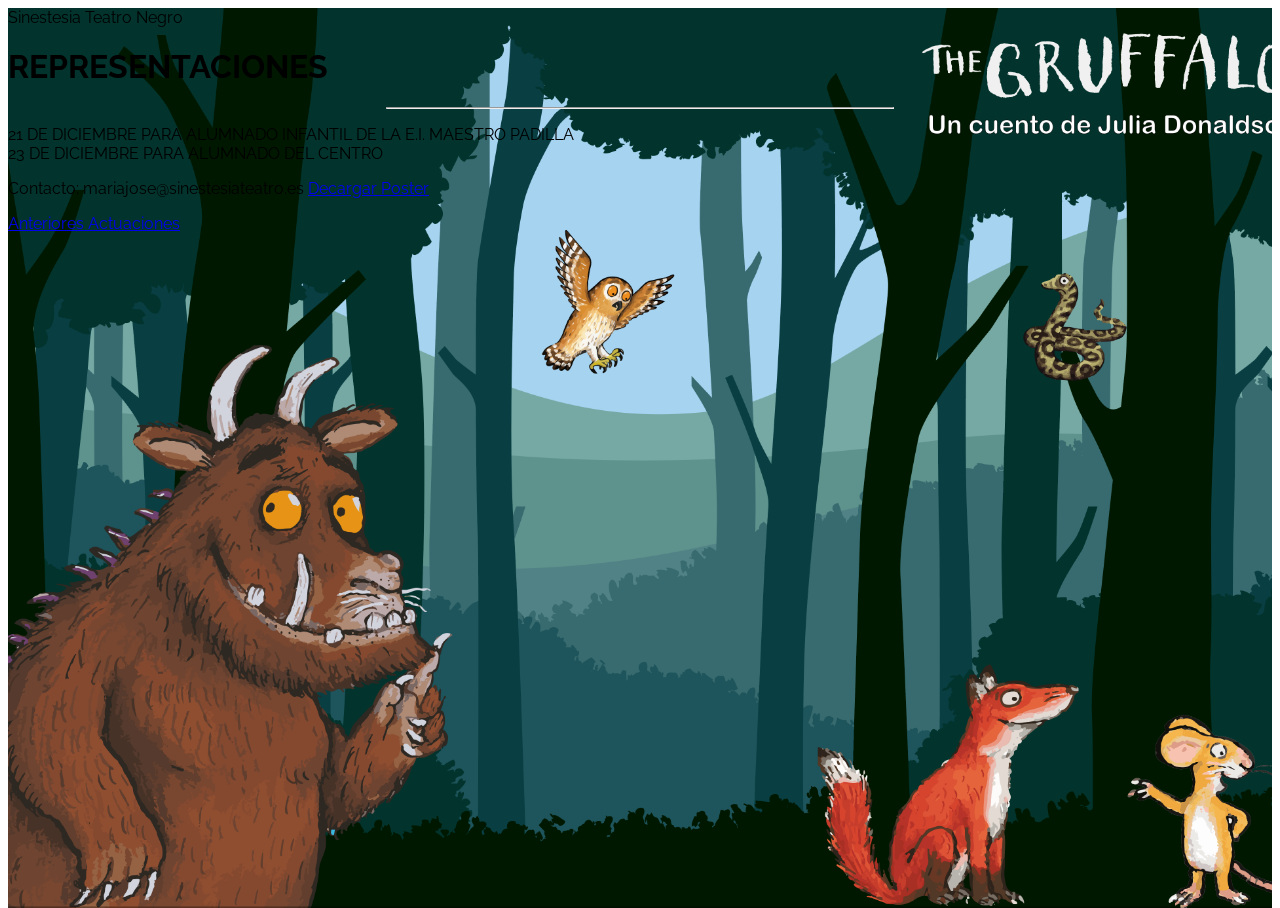
==== index.html @ 0a955b33 "Update index.html" ====
<!DOCTYPE html>
<html>
<head>
<title>SINESTESIA TEATRO NEGRO</title>
<meta charset="UTF-8">
<meta name="viewport" content="width=device-width, initial-scale=1">
<meta name="Keywords" content="Teatro Negro, Sinestesia, Teatro Infantil, Teatro, Belinda">
<meta name="Description" content="Sinestesia Teatro Negro presenta Belinda.">
<link rel="stylesheet" href="estilo.css">
<link rel="stylesheet" href="https://fonts.googleapis.com/css?family=Raleway">
<style>
body,h1 {font-family: "Raleway", sans-serif}
body, html {height: 100%}
.bgimg {
  background-image: url('gruffalo.png');
  min-height: 100%;
  background-position: center;
  background-size: cover;
}
</style>
</head>
<body>

<div class="bgimg w3-display-container w3-animate-opacity w3-text-white">
  <div class="w3-display-topleft w3-padding-large w3-xlarge">
    Sinestesia Teatro Negro
  </div>
  <div class="w3-display-middle">
    <h1 class="w3-jumbo w3-animate-top">REPRESENTACIONES</h1>
  
    <hr class="w3-border-grey" style="margin:auto;width:40%">
    <p class="w3-large w3-center">  21 DE DICIEMBRE PARA ALUMNADO INFANTIL DE LA E.I. MAESTRO PADILLA <br>
    23 DE DICIEMBRE PARA ALUMNADO DEL CENTRO </p>
  </div>
  <div class="w3-display-bottomleft w3-padding-large">
    Contacto: mariajose@sinestesiateatro.es
     <a href="https://raw.githubusercontent.com/dgmx/sinestesiateatro/main/poster/Gruffalo.pdf">Decargar Poster</a>
    <p> <a href="last.html">Anteriores Actuaciones</a></p>
  </div>
</div>
 

</body>
</html>
---- estilo.css ----
﻿/* W3.CSS 4.15 December 2020 by Jan Egil and Borge Refsnes */
html{box-sizing:border-box}*,*:before,*:after{box-sizing:inherit}
/* Extract from normalize.css by Nicolas Gallagher and Jonathan Neal git.io/normalize */
html{-ms-text-size-adjust:100%;-webkit-text-size-adjust:100%}body{margin:0}
article,aside,details,figcaption,figure,footer,header,main,menu,nav,section{display:block}summary{display:list-item}
audio,canvas,progress,video{display:inline-block}progress{vertical-align:baseline}
audio:not([controls]){display:none;height:0}[hidden],template{display:none}
a{background-color:transparent}a:active,a:hover{outline-width:0}
abbr[title]{border-bottom:none;text-decoration:underline;text-decoration:underline dotted}
b,strong{font-weight:bolder}dfn{font-style:italic}mark{background:#ff0;color:#000}
small{font-size:80%}sub,sup{font-size:75%;line-height:0;position:relative;vertical-align:baseline}
sub{bottom:-0.25em}sup{top:-0.5em}figure{margin:1em 40px}img{border-style:none}
code,kbd,pre,samp{font-family:monospace,monospace;font-size:1em}hr{box-sizing:content-box;height:0;overflow:visible}
button,input,select,textarea,optgroup{font:inherit;margin:0}optgroup{font-weight:bold}
button,input{overflow:visible}button,select{text-transform:none}
button,[type=button],[type=reset],[type=submit]{-webkit-appearance:button}
button::-moz-focus-inner,[type=button]::-moz-focus-inner,[type=reset]::-moz-focus-inner,[type=submit]::-moz-focus-inner{border-style:none;padding:0}
button:-moz-focusring,[type=button]:-moz-focusring,[type=reset]:-moz-focusring,[type=submit]:-moz-focusring{outline:1px dotted ButtonText}
fieldset{border:1px solid #c0c0c0;margin:0 2px;padding:.35em .625em .75em}
legend{color:inherit;display:table;max-width:100%;padding:0;white-space:normal}textarea{overflow:auto}
[type=checkbox],[type=radio]{padding:0}
[type=number]::-webkit-inner-spin-button,[type=number]::-webkit-outer-spin-button{height:auto}
[type=search]{-webkit-appearance:textfield;outline-offset:-2px}
[type=search]::-webkit-search-decoration{-webkit-appearance:none}
::-webkit-file-upload-button{-webkit-appearance:button;font:inherit}
/* End extract */
html,body{font-family:Verdana,sans-serif;font-size:15px;line-height:1.5}html{overflow-x:hidden}
h1{font-size:36px}h2{font-size:30px}h3{font-size:24px}h4{font-size:20px}h5{font-size:18px}h6{font-size:16px}
.w3-serif{font-family:serif}.w3-sans-serif{font-family:sans-serif}.w3-cursive{font-family:cursive}.w3-monospace{font-family:monospace}
h1,h2,h3,h4,h5,h6{font-family:"Segoe UI",Arial,sans-serif;font-weight:400;margin:10px 0}.w3-wide{letter-spacing:4px}
hr{border:0;border-top:1px solid #eee;margin:20px 0}
.w3-image{max-width:100%;height:auto}img{vertical-align:middle}a{color:inherit}
.w3-table,.w3-table-all{border-collapse:collapse;border-spacing:0;width:100%;display:table}.w3-table-all{border:1px solid #ccc}
.w3-bordered tr,.w3-table-all tr{border-bottom:1px solid #ddd}.w3-striped tbody tr:nth-child(even){background-color:#f1f1f1}
.w3-table-all tr:nth-child(odd){background-color:#fff}.w3-table-all tr:nth-child(even){background-color:#f1f1f1}
.w3-hoverable tbody tr:hover,.w3-ul.w3-hoverable li:hover{background-color:#ccc}.w3-centered tr th,.w3-centered tr td{text-align:center}
.w3-table td,.w3-table th,.w3-table-all td,.w3-table-all th{padding:8px 8px;display:table-cell;text-align:left;vertical-align:top}
.w3-table th:first-child,.w3-table td:first-child,.w3-table-all th:first-child,.w3-table-all td:first-child{padding-left:16px}
.w3-btn,.w3-button{border:none;display:inline-block;padding:8px 16px;vertical-align:middle;overflow:hidden;text-decoration:none;color:inherit;background-color:inherit;text-align:center;cursor:pointer;white-space:nowrap}
.w3-btn:hover{box-shadow:0 8px 16px 0 rgba(0,0,0,0.2),0 6px 20px 0 rgba(0,0,0,0.19)}
.w3-btn,.w3-button{-webkit-touch-callout:none;-webkit-user-select:none;-khtml-user-select:none;-moz-user-select:none;-ms-user-select:none;user-select:none}   
.w3-disabled,.w3-btn:disabled,.w3-button:disabled{cursor:not-allowed;opacity:0.3}.w3-disabled *,:disabled *{pointer-events:none}
.w3-btn.w3-disabled:hover,.w3-btn:disabled:hover{box-shadow:none}
.w3-badge,.w3-tag{background-color:#000;color:#fff;display:inline-block;padding-left:8px;padding-right:8px;text-align:center}.w3-badge{border-radius:50%}
.w3-ul{list-style-type:none;padding:0;margin:0}.w3-ul li{padding:8px 16px;border-bottom:1px solid #ddd}.w3-ul li:last-child{border-bottom:none}
.w3-tooltip,.w3-display-container{position:relative}.w3-tooltip .w3-text{display:none}.w3-tooltip:hover .w3-text{display:inline-block}
.w3-ripple:active{opacity:0.5}.w3-ripple{transition:opacity 0s}
.w3-input{padding:8px;display:block;border:none;border-bottom:1px solid #ccc;width:100%}
.w3-select{padding:9px 0;width:100%;border:none;border-bottom:1px solid #ccc}
.w3-dropdown-click,.w3-dropdown-hover{position:relative;display:inline-block;cursor:pointer}
.w3-dropdown-hover:hover .w3-dropdown-content{display:block}
.w3-dropdown-hover:first-child,.w3-dropdown-click:hover{background-color:#ccc;color:#000}
.w3-dropdown-hover:hover > .w3-button:first-child,.w3-dropdown-click:hover > .w3-button:first-child{background-color:#ccc;color:#000}
.w3-dropdown-content{cursor:auto;color:#000;background-color:#fff;display:none;position:absolute;min-width:160px;margin:0;padding:0;z-index:1}
.w3-check,.w3-radio{width:24px;height:24px;position:relative;top:6px}
.w3-sidebar{height:100%;width:200px;background-color:#fff;position:fixed!important;z-index:1;overflow:auto}
.w3-bar-block .w3-dropdown-hover,.w3-bar-block .w3-dropdown-click{width:100%}
.w3-bar-block .w3-dropdown-hover .w3-dropdown-content,.w3-bar-block .w3-dropdown-click .w3-dropdown-content{min-width:100%}
.w3-bar-block .w3-dropdown-hover .w3-button,.w3-bar-block .w3-dropdown-click .w3-button{width:100%;text-align:left;padding:8px 16px}
.w3-main,#main{transition:margin-left .4s}
.w3-modal{z-index:3;display:none;padding-top:100px;position:fixed;left:0;top:0;width:100%;height:100%;overflow:auto;background-color:rgb(0,0,0);background-color:rgba(0,0,0,0.4)}
.w3-modal-content{margin:auto;background-color:#fff;position:relative;padding:0;outline:0;width:600px}
.w3-bar{width:100%;overflow:hidden}.w3-center .w3-bar{display:inline-block;width:auto}
.w3-bar .w3-bar-item{padding:8px 16px;float:left;width:auto;border:none;display:block;outline:0}
.w3-bar .w3-dropdown-hover,.w3-bar .w3-dropdown-click{position:static;float:left}
.w3-bar .w3-button{white-space:normal}
.w3-bar-block .w3-bar-item{width:100%;display:block;padding:8px 16px;text-align:left;border:none;white-space:normal;float:none;outline:0}
.w3-bar-block.w3-center .w3-bar-item{text-align:center}.w3-block{display:block;width:100%}
.w3-responsive{display:block;overflow-x:auto}
.w3-container:after,.w3-container:before,.w3-panel:after,.w3-panel:before,.w3-row:after,.w3-row:before,.w3-row-padding:after,.w3-row-padding:before,
.w3-cell-row:before,.w3-cell-row:after,.w3-clear:after,.w3-clear:before,.w3-bar:before,.w3-bar:after{content:"";display:table;clear:both}
.w3-col,.w3-half,.w3-third,.w3-twothird,.w3-threequarter,.w3-quarter{float:left;width:100%}
.w3-col.s1{width:8.33333%}.w3-col.s2{width:16.66666%}.w3-col.s3{width:24.99999%}.w3-col.s4{width:33.33333%}
.w3-col.s5{width:41.66666%}.w3-col.s6{width:49.99999%}.w3-col.s7{width:58.33333%}.w3-col.s8{width:66.66666%}
.w3-col.s9{width:74.99999%}.w3-col.s10{width:83.33333%}.w3-col.s11{width:91.66666%}.w3-col.s12{width:99.99999%}
@media (min-width:601px){.w3-col.m1{width:8.33333%}.w3-col.m2{width:16.66666%}.w3-col.m3,.w3-quarter{width:24.99999%}.w3-col.m4,.w3-third{width:33.33333%}
.w3-col.m5{width:41.66666%}.w3-col.m6,.w3-half{width:49.99999%}.w3-col.m7{width:58.33333%}.w3-col.m8,.w3-twothird{width:66.66666%}
.w3-col.m9,.w3-threequarter{width:74.99999%}.w3-col.m10{width:83.33333%}.w3-col.m11{width:91.66666%}.w3-col.m12{width:99.99999%}}
@media (min-width:993px){.w3-col.l1{width:8.33333%}.w3-col.l2{width:16.66666%}.w3-col.l3{width:24.99999%}.w3-col.l4{width:33.33333%}
.w3-col.l5{width:41.66666%}.w3-col.l6{width:49.99999%}.w3-col.l7{width:58.33333%}.w3-col.l8{width:66.66666%}
.w3-col.l9{width:74.99999%}.w3-col.l10{width:83.33333%}.w3-col.l11{width:91.66666%}.w3-col.l12{width:99.99999%}}
.w3-rest{overflow:hidden}.w3-stretch{margin-left:-16px;margin-right:-16px}
.w3-content,.w3-auto{margin-left:auto;margin-right:auto}.w3-content{max-width:980px}.w3-auto{max-width:1140px}
.w3-cell-row{display:table;width:100%}.w3-cell{display:table-cell}
.w3-cell-top{vertical-align:top}.w3-cell-middle{vertical-align:middle}.w3-cell-bottom{vertical-align:bottom}
.w3-hide{display:none!important}.w3-show-block,.w3-show{display:block!important}.w3-show-inline-block{display:inline-block!important}
@media (max-width:1205px){.w3-auto{max-width:95%}}
@media (max-width:600px){.w3-modal-content{margin:0 10px;width:auto!important}.w3-modal{padding-top:30px}
.w3-dropdown-hover.w3-mobile .w3-dropdown-content,.w3-dropdown-click.w3-mobile .w3-dropdown-content{position:relative}	
.w3-hide-small{display:none!important}.w3-mobile{display:block;width:100%!important}.w3-bar-item.w3-mobile,.w3-dropdown-hover.w3-mobile,.w3-dropdown-click.w3-mobile{text-align:center}
.w3-dropdown-hover.w3-mobile,.w3-dropdown-hover.w3-mobile .w3-btn,.w3-dropdown-hover.w3-mobile .w3-button,.w3-dropdown-click.w3-mobile,.w3-dropdown-click.w3-mobile .w3-btn,.w3-dropdown-click.w3-mobile .w3-button{width:100%}}
@media (max-width:768px){.w3-modal-content{width:500px}.w3-modal{padding-top:50px}}
@media (min-width:993px){.w3-modal-content{width:900px}.w3-hide-large{display:none!important}.w3-sidebar.w3-collapse{display:block!important}}
@media (max-width:992px) and (min-width:601px){.w3-hide-medium{display:none!important}}
@media (max-width:992px){.w3-sidebar.w3-collapse{display:none}.w3-main{margin-left:0!important;margin-right:0!important}.w3-auto{max-width:100%}}
.w3-top,.w3-bottom{position:fixed;width:100%;z-index:1}.w3-top{top:0}.w3-bottom{bottom:0}
.w3-overlay{position:fixed;display:none;width:100%;height:100%;top:0;left:0;right:0;bottom:0;background-color:rgba(0,0,0,0.5);z-index:2}
.w3-display-topleft{position:absolute;left:0;top:0}.w3-display-topright{position:absolute;right:0;top:0}
.w3-display-bottomleft{position:absolute;left:0;bottom:0}.w3-display-bottomright{position:absolute;right:0;bottom:0}
.w3-display-middle{position:absolute;top:50%;left:50%;transform:translate(-50%,-50%);-ms-transform:translate(-50%,-50%)}
.w3-display-left{position:absolute;top:50%;left:0%;transform:translate(0%,-50%);-ms-transform:translate(-0%,-50%)}
.w3-display-right{position:absolute;top:50%;right:0%;transform:translate(0%,-50%);-ms-transform:translate(0%,-50%)}
.w3-display-topmiddle{position:absolute;left:50%;top:0;transform:translate(-50%,0%);-ms-transform:translate(-50%,0%)}
.w3-display-bottommiddle{position:absolute;left:50%;bottom:0;transform:translate(-50%,0%);-ms-transform:translate(-50%,0%)}
.w3-display-container:hover .w3-display-hover{display:block}.w3-display-container:hover span.w3-display-hover{display:inline-block}.w3-display-hover{display:none}
.w3-display-position{position:absolute}
.w3-circle{border-radius:50%}
.w3-round-small{border-radius:2px}.w3-round,.w3-round-medium{border-radius:4px}.w3-round-large{border-radius:8px}.w3-round-xlarge{border-radius:16px}.w3-round-xxlarge{border-radius:32px}
.w3-row-padding,.w3-row-padding>.w3-half,.w3-row-padding>.w3-third,.w3-row-padding>.w3-twothird,.w3-row-padding>.w3-threequarter,.w3-row-padding>.w3-quarter,.w3-row-padding>.w3-col{padding:0 8px}
.w3-container,.w3-panel{padding:0.01em 16px}.w3-panel{margin-top:16px;margin-bottom:16px}
.w3-code,.w3-codespan{font-family:Consolas,"courier new";font-size:16px}
.w3-code{width:auto;background-color:#fff;padding:8px 12px;border-left:4px solid #4CAF50;word-wrap:break-word}
.w3-codespan{color:crimson;background-color:#f1f1f1;padding-left:4px;padding-right:4px;font-size:110%}
.w3-card,.w3-card-2{box-shadow:0 2px 5px 0 rgba(0,0,0,0.16),0 2px 10px 0 rgba(0,0,0,0.12)}
.w3-card-4,.w3-hover-shadow:hover{box-shadow:0 4px 10px 0 rgba(0,0,0,0.2),0 4px 20px 0 rgba(0,0,0,0.19)}
.w3-spin{animation:w3-spin 2s infinite linear}@keyframes w3-spin{0%{transform:rotate(0deg)}100%{transform:rotate(359deg)}}
.w3-animate-fading{animation:fading 10s infinite}@keyframes fading{0%{opacity:0}50%{opacity:1}100%{opacity:0}}
.w3-animate-opacity{animation:opac 0.8s}@keyframes opac{from{opacity:0} to{opacity:1}}
.w3-animate-top{position:relative;animation:animatetop 0.4s}@keyframes animatetop{from{top:-300px;opacity:0} to{top:0;opacity:1}}
.w3-animate-left{position:relative;animation:animateleft 0.4s}@keyframes animateleft{from{left:-300px;opacity:0} to{left:0;opacity:1}}
.w3-animate-right{position:relative;animation:animateright 0.4s}@keyframes animateright{from{right:-300px;opacity:0} to{right:0;opacity:1}}
.w3-animate-bottom{position:relative;animation:animatebottom 0.4s}@keyframes animatebottom{from{bottom:-300px;opacity:0} to{bottom:0;opacity:1}}
.w3-animate-zoom {animation:animatezoom 0.6s}@keyframes animatezoom{from{transform:scale(0)} to{transform:scale(1)}}
.w3-animate-input{transition:width 0.4s ease-in-out}.w3-animate-input:focus{width:100%!important}
.w3-opacity,.w3-hover-opacity:hover{opacity:0.60}.w3-opacity-off,.w3-hover-opacity-off:hover{opacity:1}
.w3-opacity-max{opacity:0.25}.w3-opacity-min{opacity:0.75}
.w3-greyscale-max,.w3-grayscale-max,.w3-hover-greyscale:hover,.w3-hover-grayscale:hover{filter:grayscale(100%)}
.w3-greyscale,.w3-grayscale{filter:grayscale(75%)}.w3-greyscale-min,.w3-grayscale-min{filter:grayscale(50%)}
.w3-sepia{filter:sepia(75%)}.w3-sepia-max,.w3-hover-sepia:hover{filter:sepia(100%)}.w3-sepia-min{filter:sepia(50%)}
.w3-tiny{font-size:10px!important}.w3-small{font-size:12px!important}.w3-medium{font-size:15px!important}.w3-large{font-size:18px!important}
.w3-xlarge{font-size:24px!important}.w3-xxlarge{font-size:36px!important}.w3-xxxlarge{font-size:48px!important}.w3-jumbo{font-size:64px!important}
.w3-left-align{text-align:left!important}.w3-right-align{text-align:right!important}.w3-justify{text-align:justify!important}.w3-center{text-align:center!important}
.w3-border-0{border:0!important}.w3-border{border:1px solid #ccc!important}
.w3-border-top{border-top:1px solid #ccc!important}.w3-border-bottom{border-bottom:1px solid #ccc!important}
.w3-border-left{border-left:1px solid #ccc!important}.w3-border-right{border-right:1px solid #ccc!important}
.w3-topbar{border-top:6px solid #ccc!important}.w3-bottombar{border-bottom:6px solid #ccc!important}
.w3-leftbar{border-left:6px solid #ccc!important}.w3-rightbar{border-right:6px solid #ccc!important}
.w3-section,.w3-code{margin-top:16px!important;margin-bottom:16px!important}
.w3-margin{margin:16px!important}.w3-margin-top{margin-top:16px!important}.w3-margin-bottom{margin-bottom:16px!important}
.w3-margin-left{margin-left:16px!important}.w3-margin-right{margin-right:16px!important}
.w3-padding-small{padding:4px 8px!important}.w3-padding{padding:8px 16px!important}.w3-padding-large{padding:12px 24px!important}
.w3-padding-16{padding-top:16px!important;padding-bottom:16px!important}.w3-padding-24{padding-top:24px!important;padding-bottom:24px!important}
.w3-padding-32{padding-top:32px!important;padding-bottom:32px!important}.w3-padding-48{padding-top:48px!important;padding-bottom:48px!important}
.w3-padding-64{padding-top:64px!important;padding-bottom:64px!important}
.w3-padding-top-64{padding-top:64px!important}.w3-padding-top-48{padding-top:48px!important}
.w3-padding-top-32{padding-top:32px!important}.w3-padding-top-24{padding-top:24px!important}
.w3-left{float:left!important}.w3-right{float:right!important}
.w3-button:hover{color:#000!important;background-color:#ccc!important}
.w3-transparent,.w3-hover-none:hover{background-color:transparent!important}
.w3-hover-none:hover{box-shadow:none!important}
/* Colors */
.w3-amber,.w3-hover-amber:hover{color:#000!important;background-color:#ffc107!important}
.w3-aqua,.w3-hover-aqua:hover{color:#000!important;background-color:#00ffff!important}
.w3-blue,.w3-hover-blue:hover{color:#fff!important;background-color:#2196F3!important}
.w3-light-blue,.w3-hover-light-blue:hover{color:#000!important;background-color:#87CEEB!important}
.w3-brown,.w3-hover-brown:hover{color:#fff!important;background-color:#795548!important}
.w3-cyan,.w3-hover-cyan:hover{color:#000!important;background-color:#00bcd4!important}
.w3-blue-grey,.w3-hover-blue-grey:hover,.w3-blue-gray,.w3-hover-blue-gray:hover{color:#fff!important;background-color:#607d8b!important}
.w3-green,.w3-hover-green:hover{color:#fff!important;background-color:#4CAF50!important}
.w3-light-green,.w3-hover-light-green:hover{color:#000!important;background-color:#8bc34a!important}
.w3-indigo,.w3-hover-indigo:hover{color:#fff!important;background-color:#3f51b5!important}
.w3-khaki,.w3-hover-khaki:hover{color:#000!important;background-color:#f0e68c!important}
.w3-lime,.w3-hover-lime:hover{color:#000!important;background-color:#cddc39!important}
.w3-orange,.w3-hover-orange:hover{color:#000!important;background-color:#ff9800!important}
.w3-deep-orange,.w3-hover-deep-orange:hover{color:#fff!important;background-color:#ff5722!important}
.w3-pink,.w3-hover-pink:hover{color:#fff!important;background-color:#e91e63!important}
.w3-purple,.w3-hover-purple:hover{color:#fff!important;background-color:#9c27b0!important}
.w3-deep-purple,.w3-hover-deep-purple:hover{color:#fff!important;background-color:#673ab7!important}
.w3-red,.w3-hover-red:hover{color:#fff!important;background-color:#f44336!important}
.w3-sand,.w3-hover-sand:hover{color:#000!important;background-color:#fdf5e6!important}
.w3-teal,.w3-hover-teal:hover{color:#fff!important;background-color:#009688!important}
.w3-yellow,.w3-hover-yellow:hover{color:#000!important;background-color:#ffeb3b!important}
.w3-white,.w3-hover-white:hover{color:#000!important;background-color:#fff!important}
.w3-black,.w3-hover-black:hover{color:#fff!important;background-color:#000!important}
.w3-grey,.w3-hover-grey:hover,.w3-gray,.w3-hover-gray:hover{color:#000!important;background-color:#9e9e9e!important}
.w3-light-grey,.w3-hover-light-grey:hover,.w3-light-gray,.w3-hover-light-gray:hover{color:#000!important;background-color:#f1f1f1!important}
.w3-dark-grey,.w3-hover-dark-grey:hover,.w3-dark-gray,.w3-hover-dark-gray:hover{color:#fff!important;background-color:#616161!important}
.w3-pale-red,.w3-hover-pale-red:hover{color:#000!important;background-color:#ffdddd!important}
.w3-pale-green,.w3-hover-pale-green:hover{color:#000!important;background-color:#ddffdd!important}
.w3-pale-yellow,.w3-hover-pale-yellow:hover{color:#000!important;background-color:#ffffcc!important}
.w3-pale-blue,.w3-hover-pale-blue:hover{color:#000!important;background-color:#ddffff!important}
.w3-text-amber,.w3-hover-text-amber:hover{color:#ffc107!important}
.w3-text-aqua,.w3-hover-text-aqua:hover{color:#00ffff!important}
.w3-text-blue,.w3-hover-text-blue:hover{color:#2196F3!important}
.w3-text-light-blue,.w3-hover-text-light-blue:hover{color:#87CEEB!important}
.w3-text-brown,.w3-hover-text-brown:hover{color:#795548!important}
.w3-text-cyan,.w3-hover-text-cyan:hover{color:#00bcd4!important}
.w3-text-blue-grey,.w3-hover-text-blue-grey:hover,.w3-text-blue-gray,.w3-hover-text-blue-gray:hover{color:#607d8b!important}
.w3-text-green,.w3-hover-text-green:hover{color:#4CAF50!important}
.w3-text-light-green,.w3-hover-text-light-green:hover{color:#8bc34a!important}
.w3-text-indigo,.w3-hover-text-indigo:hover{color:#3f51b5!important}
.w3-text-khaki,.w3-hover-text-khaki:hover{color:#b4aa50!important}
.w3-text-lime,.w3-hover-text-lime:hover{color:#cddc39!important}
.w3-text-orange,.w3-hover-text-orange:hover{color:#ff9800!important}
.w3-text-deep-orange,.w3-hover-text-deep-orange:hover{color:#ff5722!important}
.w3-text-pink,.w3-hover-text-pink:hover{color:#e91e63!important}
.w3-text-purple,.w3-hover-text-purple:hover{color:#9c27b0!important}
.w3-text-deep-purple,.w3-hover-text-deep-purple:hover{color:#673ab7!important}
.w3-text-red,.w3-hover-text-red:hover{color:#f44336!important}
.w3-text-sand,.w3-hover-text-sand:hover{color:#fdf5e6!important}
.w3-text-teal,.w3-hover-text-teal:hover{color:#009688!important}
.w3-text-yellow,.w3-hover-text-yellow:hover{color:#d2be0e!important}
.w3-text-white,.w3-hover-text-white:hover{color:#fff!important}
.w3-text-black,.w3-hover-text-black:hover{color:#000!important}
.w3-text-grey,.w3-hover-text-grey:hover,.w3-text-gray,.w3-hover-text-gray:hover{color:#757575!important}
.w3-text-light-grey,.w3-hover-text-light-grey:hover,.w3-text-light-gray,.w3-hover-text-light-gray:hover{color:#f1f1f1!important}
.w3-text-dark-grey,.w3-hover-text-dark-grey:hover,.w3-text-dark-gray,.w3-hover-text-dark-gray:hover{color:#3a3a3a!important}
.w3-border-amber,.w3-hover-border-amber:hover{border-color:#ffc107!important}
.w3-border-aqua,.w3-hover-border-aqua:hover{border-color:#00ffff!important}
.w3-border-blue,.w3-hover-border-blue:hover{border-color:#2196F3!important}
.w3-border-light-blue,.w3-hover-border-light-blue:hover{border-color:#87CEEB!important}
.w3-border-brown,.w3-hover-border-brown:hover{border-color:#795548!important}
.w3-border-cyan,.w3-hover-border-cyan:hover{border-color:#00bcd4!important}
.w3-border-blue-grey,.w3-hover-border-blue-grey:hover,.w3-border-blue-gray,.w3-hover-border-blue-gray:hover{border-color:#607d8b!important}
.w3-border-green,.w3-hover-border-green:hover{border-color:#4CAF50!important}
.w3-border-light-green,.w3-hover-border-light-green:hover{border-color:#8bc34a!important}
.w3-border-indigo,.w3-hover-border-indigo:hover{border-color:#3f51b5!important}
.w3-border-khaki,.w3-hover-border-khaki:hover{border-color:#f0e68c!important}
.w3-border-lime,.w3-hover-border-lime:hover{border-color:#cddc39!important}
.w3-border-orange,.w3-hover-border-orange:hover{border-color:#ff9800!important}
.w3-border-deep-orange,.w3-hover-border-deep-orange:hover{border-color:#ff5722!important}
.w3-border-pink,.w3-hover-border-pink:hover{border-color:#e91e63!important}
.w3-border-purple,.w3-hover-border-purple:hover{border-color:#9c27b0!important}
.w3-border-deep-purple,.w3-hover-border-deep-purple:hover{border-color:#673ab7!important}
.w3-border-red,.w3-hover-border-red:hover{border-color:#f44336!important}
.w3-border-sand,.w3-hover-border-sand:hover{border-color:#fdf5e6!important}
.w3-border-teal,.w3-hover-border-teal:hover{border-color:#009688!important}
.w3-border-yellow,.w3-hover-border-yellow:hover{border-color:#ffeb3b!important}
.w3-border-white,.w3-hover-border-white:hover{border-color:#fff!important}
.w3-border-black,.w3-hover-border-black:hover{border-color:#000!important}
.w3-border-grey,.w3-hover-border-grey:hover,.w3-border-gray,.w3-hover-border-gray:hover{border-color:#9e9e9e!important}
.w3-border-light-grey,.w3-hover-border-light-grey:hover,.w3-border-light-gray,.w3-hover-border-light-gray:hover{border-color:#f1f1f1!important}
.w3-border-dark-grey,.w3-hover-border-dark-grey:hover,.w3-border-dark-gray,.w3-hover-border-dark-gray:hover{border-color:#616161!important}
.w3-border-pale-red,.w3-hover-border-pale-red:hover{border-color:#ffe7e7!important}.w3-border-pale-green,.w3-hover-border-pale-green:hover{border-color:#e7ffe7!important}
.w3-border-pale-yellow,.w3-hover-border-pale-yellow:hover{border-color:#ffffcc!important}.w3-border-pale-blue,.w3-hover-border-pale-blue:hover{border-color:#e7ffff!important}
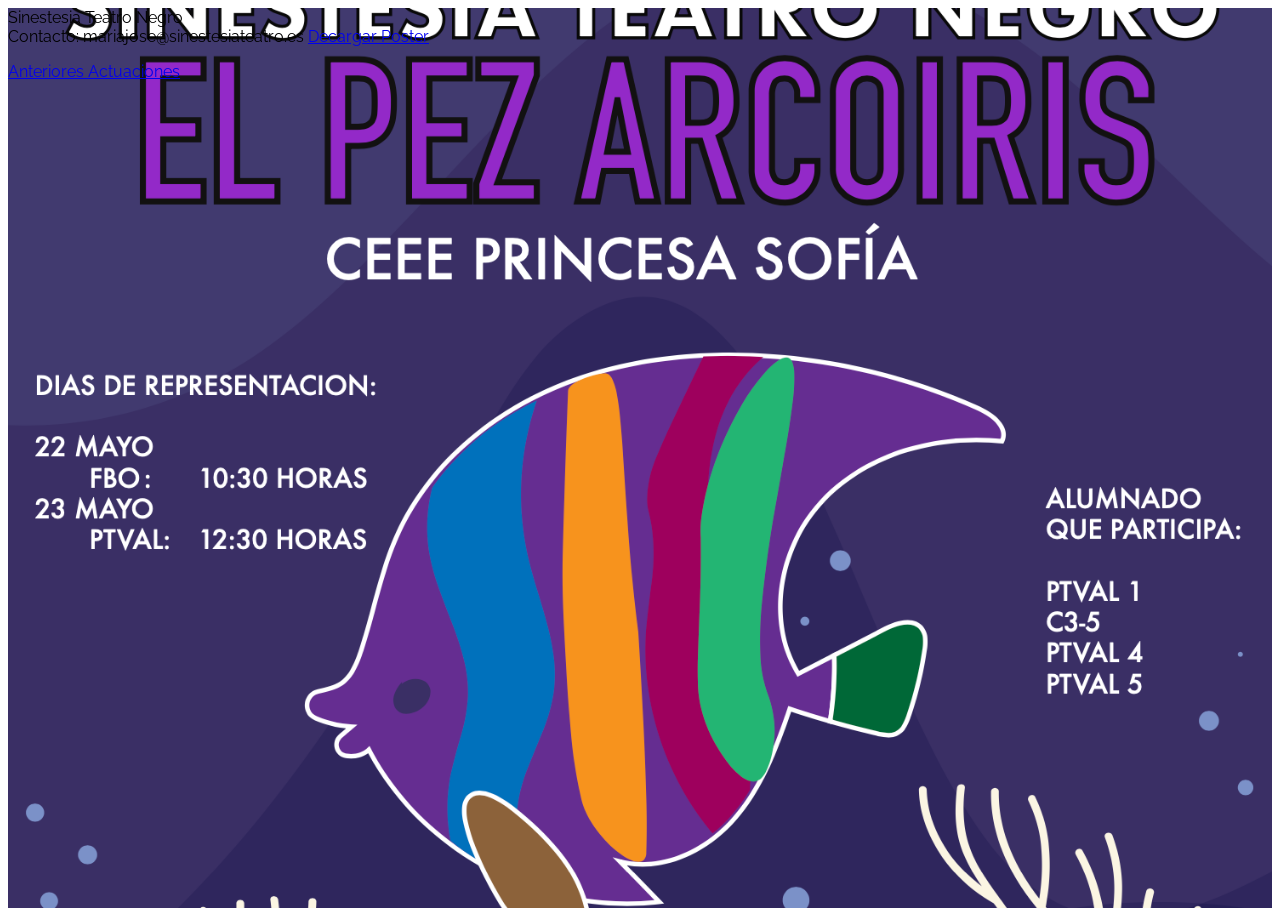
==== commit 347ff891: "Nuevoo index.html" ====
--- a/index.html
+++ b/index.html
@@ -12,7 +12,7 @@
 body,h1 {font-family: "Raleway", sans-serif}
 body, html {height: 100%}
 .bgimg {
-  background-image: url('gruffalo.png');
+  background-image: url('PEZARCO_24.png');
   min-height: 100%;
   background-position: center;
   background-size: cover;
@@ -25,16 +25,9 @@
   <div class="w3-display-topleft w3-padding-large w3-xlarge">
     Sinestesia Teatro Negro
   </div>
-  <div class="w3-display-middle">
-    <h1 class="w3-jumbo w3-animate-top">REPRESENTACIONES</h1>
-  
-    <hr class="w3-border-grey" style="margin:auto;width:40%">
-    <p class="w3-large w3-center">  21 DE DICIEMBRE PARA ALUMNADO INFANTIL DE LA E.I. MAESTRO PADILLA <br>
-    23 DE DICIEMBRE PARA ALUMNADO DEL CENTRO </p>
-  </div>
   <div class="w3-display-bottomleft w3-padding-large">
     Contacto: mariajose@sinestesiateatro.es
-     <a href="https://raw.githubusercontent.com/dgmx/sinestesiateatro/main/poster/Gruffalo.pdf">Decargar Poster</a>
+     <a href="https://raw.githubusercontent.com/dgmx/sinestesiateatro/main/poster/pez-2024.pdf">Decargar Poster</a>
     <p> <a href="last.html">Anteriores Actuaciones</a></p>
   </div>
 </div>
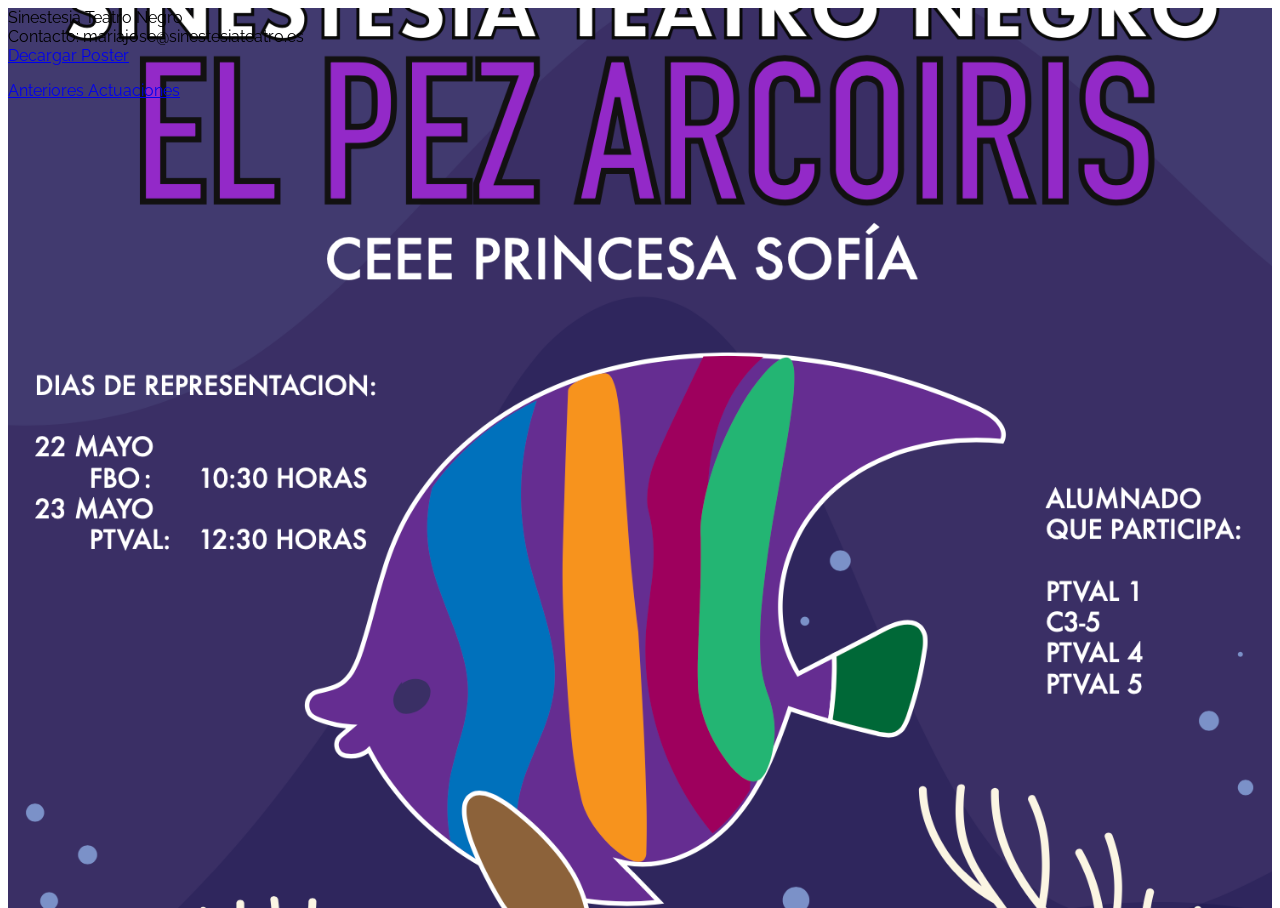
==== commit d1a8b8e3: "Update index.html" ====
--- a/index.html
+++ b/index.html
@@ -26,7 +26,7 @@
     Sinestesia Teatro Negro
   </div>
   <div class="w3-display-bottomleft w3-padding-large">
-    Contacto: mariajose@sinestesiateatro.es
+    Contacto: mariajose@sinestesiateatro.es </br>
      <a href="https://raw.githubusercontent.com/dgmx/sinestesiateatro/main/poster/pez-2024.pdf">Decargar Poster</a>
     <p> <a href="last.html">Anteriores Actuaciones</a></p>
   </div>
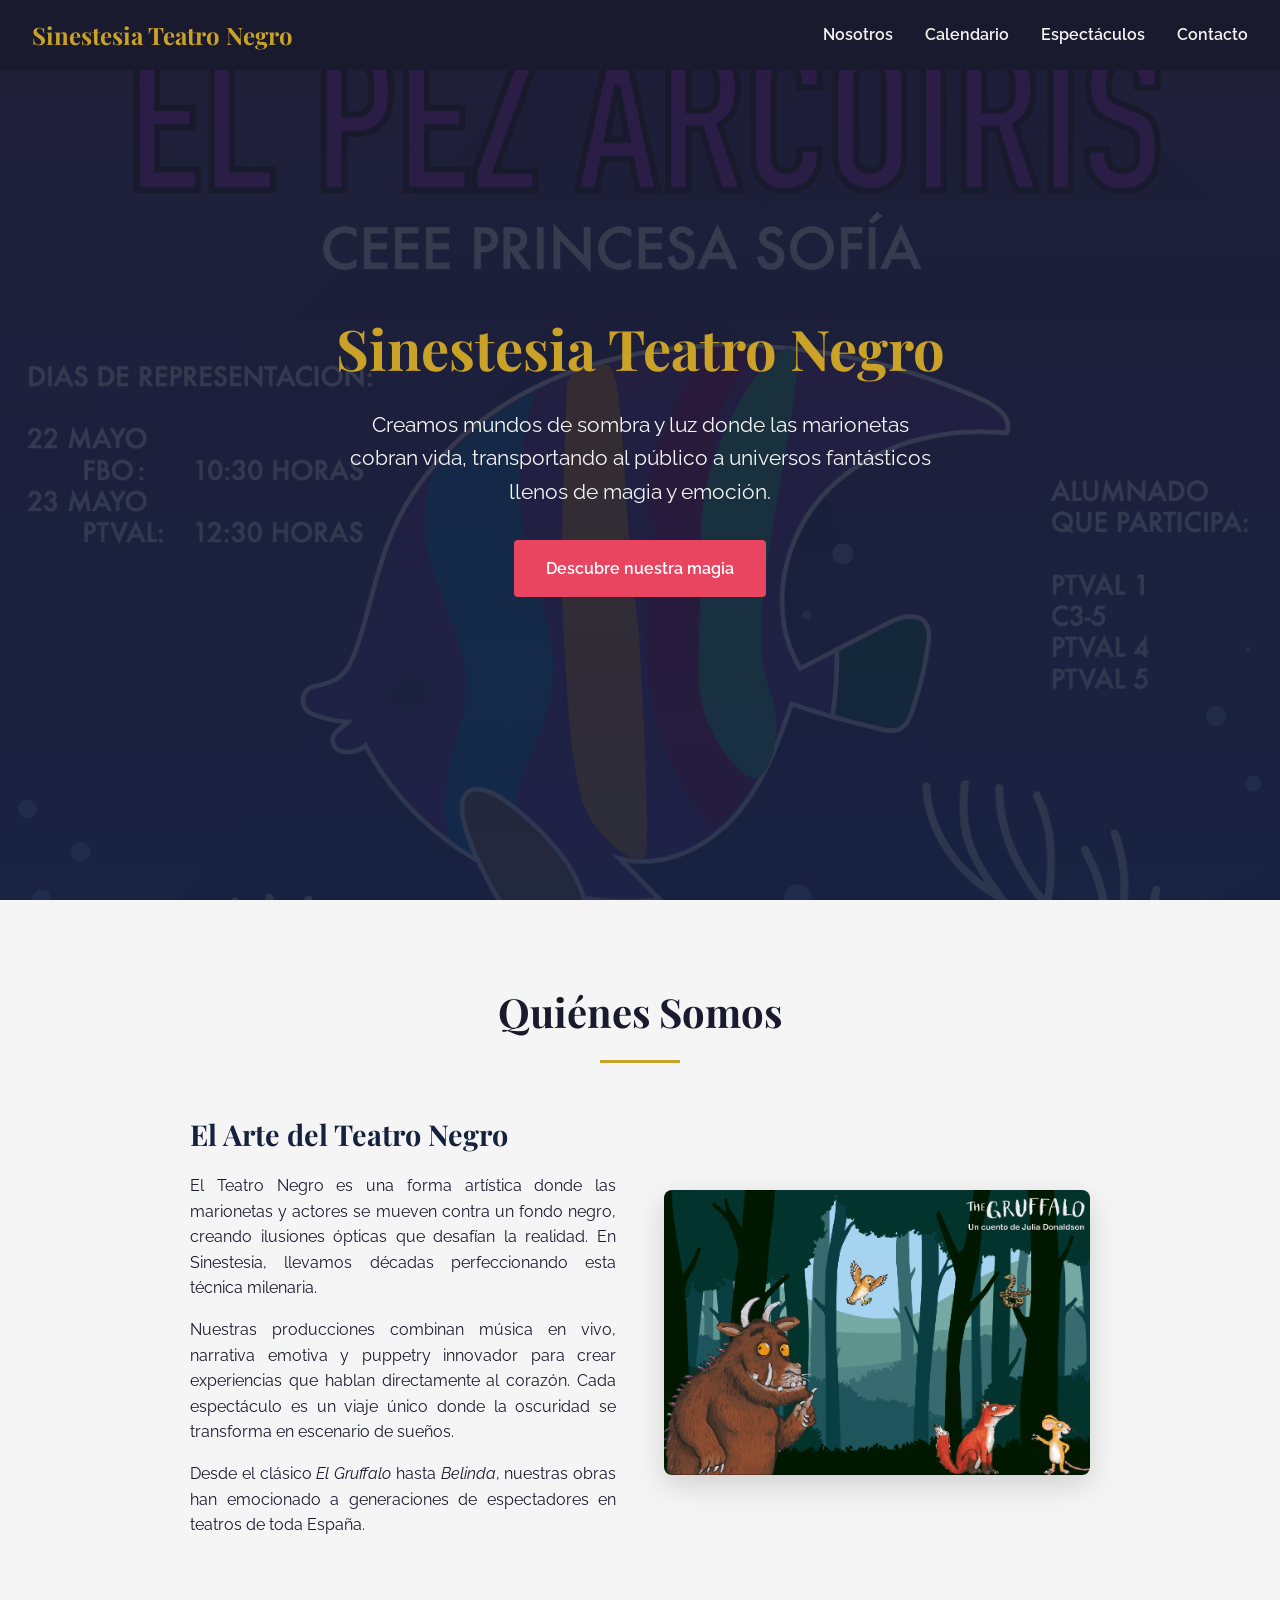
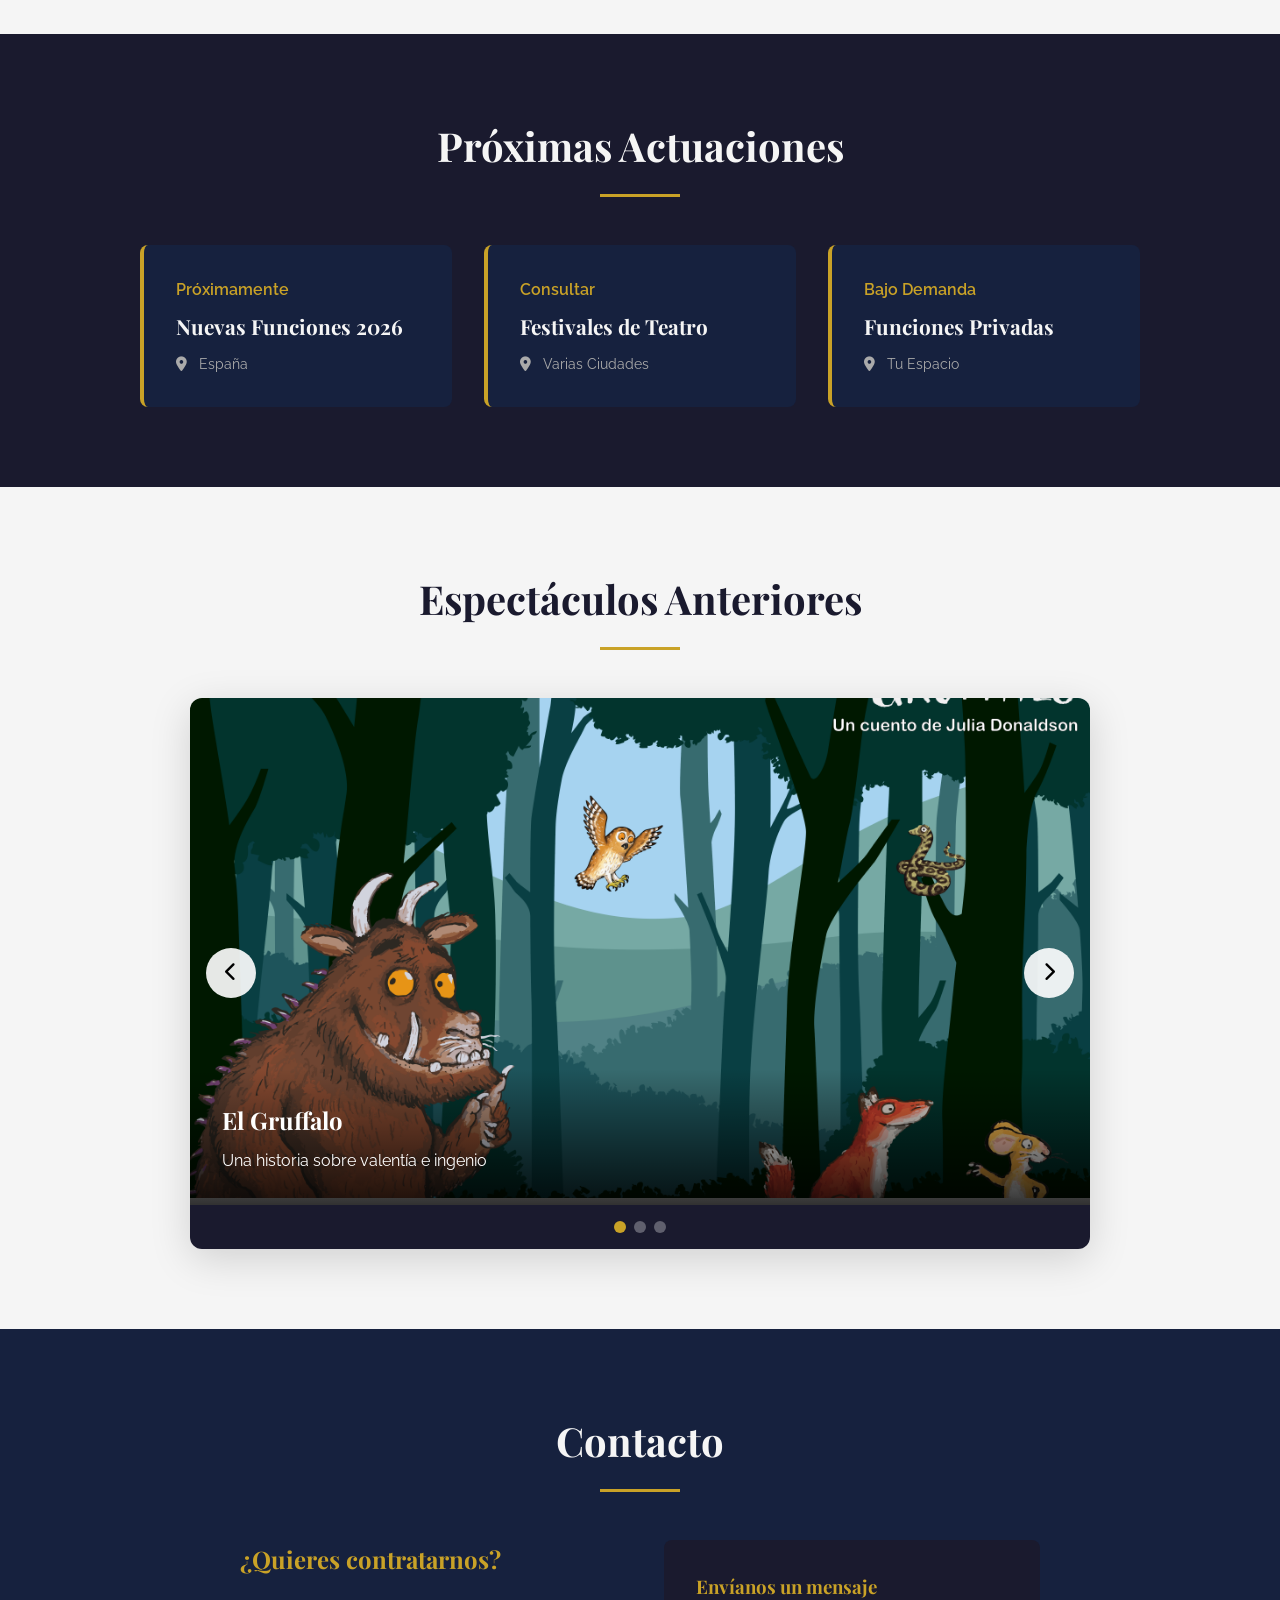
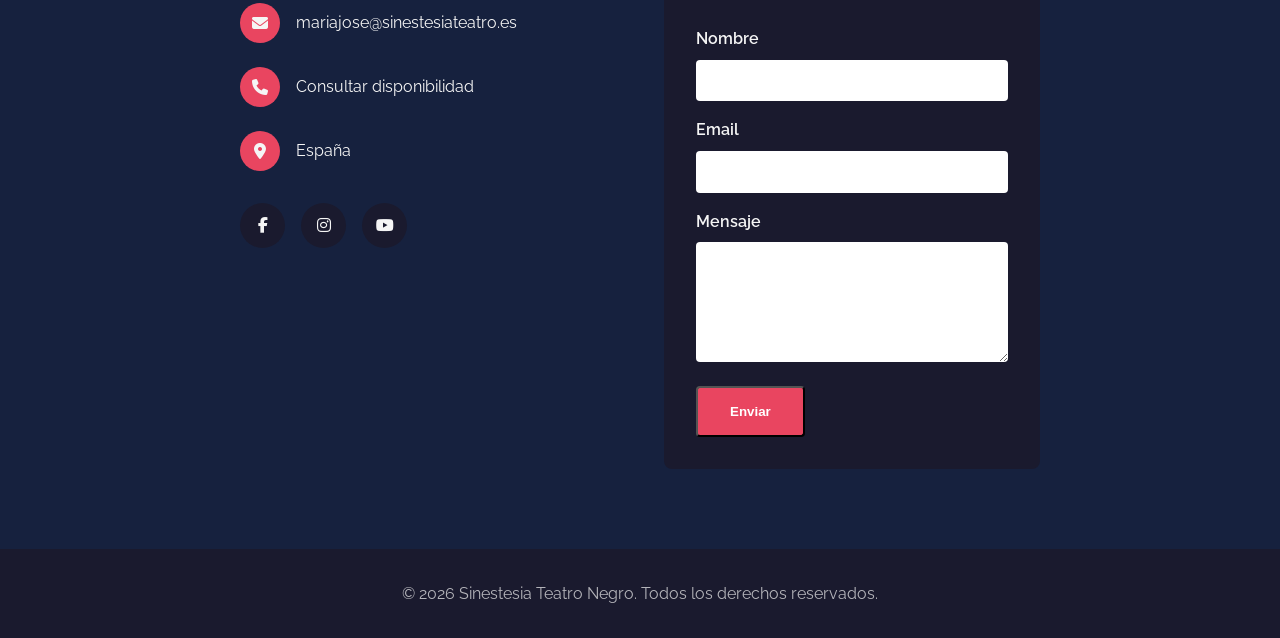
==== commit dafea1b2: "Rediseño profesional del sitio web - Nueva página index.html con secciones: Hero, Presentación, Cale" ====
--- a/index.html
+++ b/index.html
@@ -1,38 +1,634 @@
 <!DOCTYPE html>
-<html>
+<html lang="es">
 <head>
-<title>SINESTESIA TEATRO NEGRO</title>
-<meta charset="UTF-8">
-<meta name="viewport" content="width=device-width, initial-scale=1">
-<meta name="Keywords" content="Teatro Negro, Sinestesia, Teatro Infantil, Teatro, Belinda">
-<meta name="Description" content="Sinestesia Teatro Negro presenta Belinda.">
-<link rel="stylesheet" href="estilo.css">
-<link rel="stylesheet" href="https://fonts.googleapis.com/css?family=Raleway">
-<style>
-body,h1 {font-family: "Raleway", sans-serif}
-body, html {height: 100%}
-.bgimg {
-  background-image: url('PEZARCO_24.png');
-  min-height: 100%;
-  background-position: center;
-  background-size: cover;
-}
-</style>
+    <title>Sinestesia Teatro Negro</title>
+    <meta charset="UTF-8">
+    <meta name="viewport" content="width=device-width, initial-scale=1">
+    <meta name="description" content="Sinestesia Teatro Negro - Teatro de sombras y marionetas para todas las edades">
+    <meta name="keywords" content="Teatro Negro, Teatro Infantil, Marionetas, Sombras, Sinestesia">
+    <link rel="stylesheet" href="css/estilo.css">
+    <link rel="stylesheet" href="https://fonts.googleapis.com/css2?family=Playfair+Display:wght@400;700&family=Raleway:wght@300;400;600&display=swap">
+    <link rel="stylesheet" href="https://cdnjs.cloudflare.com/ajax/libs/font-awesome/6.4.0/css/all.min.css">
+    <style>
+        :root {
+            --primary: #1a1a2e;
+            --secondary: #16213e;
+            --accent: #e94560;
+            --gold: #c9a227;
+            --light: #f5f5f5;
+        }
+        
+        * {
+            margin: 0;
+            padding: 0;
+            box-sizing: border-box;
+        }
+        
+        html {
+            scroll-behavior: smooth;
+        }
+        
+        body {
+            font-family: 'Raleway', sans-serif;
+            color: var(--primary);
+            line-height: 1.6;
+        }
+        
+        h1, h2, h3 {
+            font-family: 'Playfair Display', serif;
+        }
+        
+        .navbar {
+            background: var(--primary);
+            padding: 1rem 2rem;
+            position: fixed;
+            width: 100%;
+            top: 0;
+            z-index: 1000;
+            display: flex;
+            justify-content: space-between;
+            align-items: center;
+        }
+        
+        .logo {
+            color: var(--gold);
+            font-family: 'Playfair Display', serif;
+            font-size: 1.5rem;
+            font-weight: 700;
+        }
+        
+        .nav-links {
+            display: flex;
+            gap: 2rem;
+            list-style: none;
+        }
+        
+        .nav-links a {
+            color: var(--light);
+            text-decoration: none;
+            font-weight: 600;
+            transition: color 0.3s;
+        }
+        
+        .nav-links a:hover {
+            color: var(--gold);
+        }
+        
+        .hero {
+            min-height: 100vh;
+            background: linear-gradient(rgba(26, 26, 46, 0.85), rgba(22, 33, 62, 0.9)),
+                        url('img/PEZARCO_24.png') center/cover;
+            display: flex;
+            flex-direction: column;
+            justify-content: center;
+            align-items: center;
+            text-align: center;
+            color: var(--light);
+            padding: 2rem;
+        }
+        
+        .hero h1 {
+            font-size: 3.5rem;
+            margin-bottom: 1rem;
+            color: var(--gold);
+        }
+        
+        .hero p {
+            font-size: 1.3rem;
+            max-width: 600px;
+            margin-bottom: 2rem;
+        }
+        
+        .btn {
+            display: inline-block;
+            padding: 1rem 2rem;
+            background: var(--accent);
+            color: white;
+            text-decoration: none;
+            border-radius: 4px;
+            font-weight: 600;
+            transition: transform 0.3s, box-shadow 0.3s;
+        }
+        
+        .btn:hover {
+            transform: translateY(-2px);
+            box-shadow: 0 4px 15px rgba(233, 69, 96, 0.4);
+        }
+        
+        .section {
+            padding: 5rem 2rem;
+        }
+        
+        .section-title {
+            text-align: center;
+            font-size: 2.5rem;
+            margin-bottom: 3rem;
+            color: var(--primary);
+            position: relative;
+        }
+        
+        .section-title::after {
+            content: '';
+            display: block;
+            width: 80px;
+            height: 3px;
+            background: var(--gold);
+            margin: 1rem auto 0;
+        }
+        
+        #presentacion {
+            background: var(--light);
+        }
+        
+        .presentacion-content {
+            max-width: 900px;
+            margin: 0 auto;
+            display: grid;
+            grid-template-columns: 1fr 1fr;
+            gap: 3rem;
+            align-items: center;
+        }
+        
+        .presentacion-text h3 {
+            font-size: 1.8rem;
+            margin-bottom: 1rem;
+            color: var(--secondary);
+        }
+        
+        .presentacion-text p {
+            margin-bottom: 1rem;
+            text-align: justify;
+        }
+        
+        .presentacion-image {
+            border-radius: 8px;
+            overflow: hidden;
+            box-shadow: 0 10px 30px rgba(0,0,0,0.15);
+        }
+        
+        .presentacion-image img {
+            width: 100%;
+            height: auto;
+            display: block;
+        }
+        
+        #calendario {
+            background: var(--primary);
+            color: var(--light);
+        }
+        
+        #calendario .section-title {
+            color: var(--light);
+        }
+        
+        .calendario-grid {
+            max-width: 1000px;
+            margin: 0 auto;
+            display: grid;
+            grid-template-columns: repeat(auto-fit, minmax(280px, 1fr));
+            gap: 2rem;
+        }
+        
+        .evento-card {
+            background: var(--secondary);
+            border-radius: 8px;
+            padding: 2rem;
+            border-left: 4px solid var(--gold);
+            transition: transform 0.3s;
+        }
+        
+        .evento-card:hover {
+            transform: translateY(-5px);
+        }
+        
+        .evento-fecha {
+            color: var(--gold);
+            font-weight: 600;
+            margin-bottom: 0.5rem;
+        }
+        
+        .evento-titulo {
+            font-size: 1.3rem;
+            margin-bottom: 0.5rem;
+        }
+        
+        .evento-lugar {
+            color: #aaa;
+            font-size: 0.9rem;
+        }
+        
+        .evento-lugar i {
+            margin-right: 0.5rem;
+        }
+        
+        #eventos {
+            background: var(--light);
+        }
+        
+        .carousel-container {
+            max-width: 900px;
+            margin: 0 auto;
+            position: relative;
+            overflow: hidden;
+            border-radius: 12px;
+            box-shadow: 0 10px 40px rgba(0,0,0,0.15);
+        }
+        
+        .carousel {
+            display: flex;
+            transition: transform 0.5s ease;
+        }
+        
+        .carousel-slide {
+            min-width: 100%;
+            position: relative;
+        }
+        
+        .carousel-slide img {
+            width: 100%;
+            height: 500px;
+            object-fit: cover;
+        }
+        
+        .carousel-caption {
+            position: absolute;
+            bottom: 0;
+            left: 0;
+            right: 0;
+            background: linear-gradient(transparent, rgba(0,0,0,0.8));
+            color: white;
+            padding: 2rem;
+        }
+        
+        .carousel-caption h3 {
+            font-size: 1.5rem;
+            margin-bottom: 0.5rem;
+        }
+        
+        .carousel-btn {
+            position: absolute;
+            top: 50%;
+            transform: translateY(-50%);
+            background: rgba(255,255,255,0.9);
+            border: none;
+            width: 50px;
+            height: 50px;
+            border-radius: 50%;
+            cursor: pointer;
+            font-size: 1.2rem;
+            transition: background 0.3s;
+        }
+        
+        .carousel-btn:hover {
+            background: var(--gold);
+        }
+        
+        .carousel-btn.prev { left: 1rem; }
+        .carousel-btn.next { right: 1rem; }
+        
+        .carousel-dots {
+            display: flex;
+            justify-content: center;
+            gap: 0.5rem;
+            padding: 1rem;
+            background: var(--primary);
+        }
+        
+        .carousel-dot {
+            width: 12px;
+            height: 12px;
+            border-radius: 50%;
+            background: rgba(255,255,255,0.3);
+            cursor: pointer;
+            transition: background 0.3s;
+        }
+        
+        .carousel-dot.active {
+            background: var(--gold);
+        }
+        
+        #contacto {
+            background: var(--secondary);
+            color: var(--light);
+        }
+        
+        #contacto .section-title {
+            color: var(--light);
+        }
+        
+        .contacto-container {
+            max-width: 800px;
+            margin: 0 auto;
+            display: grid;
+            grid-template-columns: 1fr 1fr;
+            gap: 3rem;
+        }
+        
+        .contacto-info h3 {
+            font-size: 1.5rem;
+            margin-bottom: 1.5rem;
+            color: var(--gold);
+        }
+        
+        .contacto-item {
+            display: flex;
+            align-items: center;
+            gap: 1rem;
+            margin-bottom: 1.5rem;
+        }
+        
+        .contacto-item i {
+            width: 40px;
+            height: 40px;
+            background: var(--accent);
+            border-radius: 50%;
+            display: flex;
+            align-items: center;
+            justify-content: center;
+        }
+        
+        .contacto-item a {
+            color: var(--light);
+            text-decoration: none;
+        }
+        
+        .contacto-item a:hover {
+            color: var(--gold);
+        }
+        
+        .redes-sociales {
+            display: flex;
+            gap: 1rem;
+            margin-top: 2rem;
+        }
+        
+        .redes-sociales a {
+            width: 45px;
+            height: 45px;
+            background: var(--primary);
+            border-radius: 50%;
+            display: flex;
+            align-items: center;
+            justify-content: center;
+            color: var(--light);
+            text-decoration: none;
+            transition: background 0.3s, transform 0.3s;
+        }
+        
+        .redes-sociales a:hover {
+            background: var(--accent);
+            transform: translateY(-3px);
+        }
+        
+        .contacto-form {
+            background: var(--primary);
+            padding: 2rem;
+            border-radius: 8px;
+        }
+        
+        .contacto-form h3 {
+            margin-bottom: 1.5rem;
+            color: var(--gold);
+        }
+        
+        .form-group {
+            margin-bottom: 1rem;
+        }
+        
+        .form-group label {
+            display: block;
+            margin-bottom: 0.5rem;
+            font-weight: 600;
+        }
+        
+        .form-group input,
+        .form-group textarea {
+            width: 100%;
+            padding: 0.8rem;
+            border: none;
+            border-radius: 4px;
+            font-family: inherit;
+        }
+        
+        .form-group textarea {
+            resize: vertical;
+            min-height: 120px;
+        }
+        
+        footer {
+            background: var(--primary);
+            color: var(--light);
+            text-align: center;
+            padding: 2rem;
+        }
+        
+        footer p {
+            opacity: 0.7;
+        }
+        
+        .menu-toggle {
+            display: none;
+            background: none;
+            border: none;
+            color: var(--light);
+            font-size: 1.5rem;
+            cursor: pointer;
+        }
+        
+        @media (max-width: 768px) {
+            .menu-toggle {
+                display: block;
+            }
+            
+            .nav-links {
+                display: none;
+                position: absolute;
+                top: 100%;
+                left: 0;
+                right: 0;
+                background: var(--primary);
+                flex-direction: column;
+                padding: 1rem;
+                gap: 1rem;
+            }
+            
+            .nav-links.active {
+                display: flex;
+            }
+            
+            .hero h1 {
+                font-size: 2.2rem;
+            }
+            
+            .presentacion-content {
+                grid-template-columns: 1fr;
+            }
+            
+            .contacto-container {
+                grid-template-columns: 1fr;
+            }
+            
+            .carousel-slide img {
+                height: 300px;
+            }
+        }
+    </style>
 </head>
 <body>
+    <nav class="navbar">
+        <div class="logo">Sinestesia Teatro Negro</div>
+        <button class="menu-toggle" onclick="toggleMenu()">
+            <i class="fas fa-bars"></i>
+        </button>
+        <ul class="nav-links">
+            <li><a href="#presentacion">Nosotros</a></li>
+            <li><a href="#calendario">Calendario</a></li>
+            <li><a href="#eventos">Espectáculos</a></li>
+            <li><a href="#contacto">Contacto</a></li>
+        </ul>
+    </nav>
 
-<div class="bgimg w3-display-container w3-animate-opacity w3-text-white">
-  <div class="w3-display-topleft w3-padding-large w3-xlarge">
-    Sinestesia Teatro Negro
-  </div>
-  <div class="w3-display-bottomleft w3-padding-large">
-    Contacto: mariajose@sinestesiateatro.es </br>
-     <a href="https://raw.githubusercontent.com/dgmx/sinestesiateatro/main/poster/pez-2024.pdf">Decargar Poster</a>
-    <p> <a href="last.html">Anteriores Actuaciones</a></p>
-  </div>
-</div>
- 
+    <section class="hero">
+        <h1>Sinestesia Teatro Negro</h1>
+        <p>Creamos mundos de sombra y luz donde las marionetas cobran vida, 
+           transportando al público a universos fantásticos llenos de magia y emoción.</p>
+        <a href="#presentacion" class="btn">Descubre nuestra magia</a>
+    </section>
 
+    <section id="presentacion" class="section">
+        <h2 class="section-title">Quiénes Somos</h2>
+        <div class="presentacion-content">
+            <div class="presentacion-text">
+                <h3>El Arte del Teatro Negro</h3>
+                <p>El Teatro Negro es una forma artística donde las marionetas y actores se mueven contra un fondo negro, 
+                   creando ilusiones ópticas que desafían la realidad. En Sinestesia, llevamos décadas perfeccionando 
+                   esta técnica milenaria.</p>
+                <p>Nuestras producciones combinan música en vivo, narrativa emotiva y puppetry innovador para crear 
+                   experiencias que hablan directamente al corazón. Cada espectáculo es un viaje único donde la oscuridad 
+                   se transforma en escenario de sueños.</p>
+                <p>Desde el clásico <em>El Gruffalo</em> hasta <em>Belinda</em>, nuestras obras han emocionado a 
+                   generaciones de espectadores en teatros de toda España.</p>
+            </div>
+            <div class="presentacion-image">
+                <img src="img/gruffalo.png" alt="Teatro de sombras">
+            </div>
+        </div>
+    </section>
+
+    <section id="calendario" class="section">
+        <h2 class="section-title">Próximas Actuaciones</h2>
+        <div class="calendario-grid">
+            <div class="evento-card">
+                <div class="evento-fecha">Próximamente</div>
+                <h3 class="evento-titulo">Nuevas Funciones 2026</h3>
+                <p class="evento-lugar">
+                    <i class="fas fa-map-marker-alt"></i>
+                    España
+                </p>
+            </div>
+            <div class="evento-card">
+                <div class="evento-fecha">Consultar</div>
+                <h3 class="evento-titulo">Festivales de Teatro</h3>
+                <p class="evento-lugar">
+                    <i class="fas fa-map-marker-alt"></i>
+                    Varias Ciudades
+                </p>
+            </div>
+            <div class="evento-card">
+                <div class="evento-fecha">Bajo Demanda</div>
+                <h3 class="evento-titulo">Funciones Privadas</h3>
+                <p class="evento-lugar">
+                    <i class="fas fa-map-marker-alt"></i>
+                    Tu Espacio
+                </p>
+            </div>
+        </div>
+    </section>
+
+    <section id="eventos" class="section">
+        <h2 class="section-title">Espectáculos Anteriores</h2>
+        <div class="carousel-container">
+            <div class="carousel" id="carousel">
+                <div class="carousel-slide">
+                    <img src="img/gruffalo.png" alt="El Gruffalo">
+                    <div class="carousel-caption">
+                        <h3>El Gruffalo</h3>
+                        <p>Una historia sobre valentía e ingenio</p>
+                    </div>
+                </div>
+                <div class="carousel-slide">
+                    <img src="img/belinda.jpg" alt="Belinda">
+                    <div class="carousel-caption">
+                        <h3>Belinda</h3>
+                        <p>Magia y fantasía para toda la familia</p>
+                    </div>
+                </div>
+                <div class="carousel-slide">
+                    <img src="img/PEZARCO_24.png" alt="Pez Arcoíris">
+                    <div class="carousel-caption">
+                        <h3>Pez Arcoíris</h3>
+                        <p>Un viaje de colores y emociones</p>
+                    </div>
+                </div>
+            </div>
+            <button class="carousel-btn prev" onclick="moveCarousel(-1)">
+                <i class="fas fa-chevron-left"></i>
+            </button>
+            <button class="carousel-btn next" onclick="moveCarousel(1)">
+                <i class="fas fa-chevron-right"></i>
+            </button>
+            <div class="carousel-dots" id="carouselDots"></div>
+        </div>
+    </section>
+
+    <section id="contacto" class="section">
+        <h2 class="section-title">Contacto</h2>
+        <div class="contacto-container">
+            <div class="contacto-info">
+                <h3>¿Quieres contratarnos?</h3>
+                <div class="contacto-item">
+                    <i class="fas fa-envelope"></i>
+                    <a href="mailto:mariajose@sinestesiateatro.es">mariajose@sinestesiateatro.es</a>
+                </div>
+                <div class="contacto-item">
+                    <i class="fas fa-phone"></i>
+                    <span>Consultar disponibilidad</span>
+                </div>
+                <div class="contacto-item">
+                    <i class="fas fa-map-marker-alt"></i>
+                    <span>España</span>
+                </div>
+                <div class="redes-sociales">
+                    <a href="#" title="Facebook"><i class="fab fa-facebook-f"></i></a>
+                    <a href="#" title="Instagram"><i class="fab fa-instagram"></i></a>
+                    <a href="#" title="YouTube"><i class="fab fa-youtube"></i></a>
+                </div>
+            </div>
+            <div class="contacto-form">
+                <h3>Envíanos un mensaje</h3>
+                <form action="mailto:mariajose@sinestesiateatro.es" method="POST">
+                    <div class="form-group">
+                        <label for="nombre">Nombre</label>
+                        <input type="text" id="nombre" name="nombre" required>
+                    </div>
+                    <div class="form-group">
+                        <label for="email">Email</label>
+                        <input type="email" id="email" name="email" required>
+                    </div>
+                    <div class="form-group">
+                        <label for="mensaje">Mensaje</label>
+                        <textarea id="mensaje" name="mensaje" required></textarea>
+                    </div>
+                    <button type="submit" class="btn">Enviar</button>
+                </form>
+            </div>
+        </div>
+    </section>
+
+    <footer>
+        <p>&copy; 2026 Sinestesia Teatro Negro. Todos los derechos reservados.</p>
+    </footer>
+
+    <script src="js/main.js"></script>
 </body>
 </html>
-
--- a/css/estilo.css
+++ b/css/estilo.css
@@ -0,0 +1,462 @@
+:root {
+    --primary: #1a1a2e;
+    --secondary: #16213e;
+    --accent: #e94560;
+    --gold: #c9a227;
+    --light: #f5f5f5;
+}
+
+* {
+    margin: 0;
+    padding: 0;
+    box-sizing: border-box;
+}
+
+html {
+    scroll-behavior: smooth;
+}
+
+body {
+    font-family: 'Raleway', sans-serif;
+    color: var(--primary);
+    line-height: 1.6;
+}
+
+h1, h2, h3 {
+    font-family: 'Playfair Display', serif;
+}
+
+.navbar {
+    background: var(--primary);
+    padding: 1rem 2rem;
+    position: fixed;
+    width: 100%;
+    top: 0;
+    z-index: 1000;
+    display: flex;
+    justify-content: space-between;
+    align-items: center;
+}
+
+.logo {
+    color: var(--gold);
+    font-family: 'Playfair Display', serif;
+    font-size: 1.5rem;
+    font-weight: 700;
+}
+
+.nav-links {
+    display: flex;
+    gap: 2rem;
+    list-style: none;
+}
+
+.nav-links a {
+    color: var(--light);
+    text-decoration: none;
+    font-weight: 600;
+    transition: color 0.3s;
+}
+
+.nav-links a:hover {
+    color: var(--gold);
+}
+
+.hero {
+    min-height: 100vh;
+    background: linear-gradient(rgba(26, 26, 46, 0.85), rgba(22, 33, 62, 0.9)),
+                url('../img/PEZARCO_24.png') center/cover;
+    display: flex;
+    flex-direction: column;
+    justify-content: center;
+    align-items: center;
+    text-align: center;
+    color: var(--light);
+    padding: 2rem;
+}
+
+.hero h1 {
+    font-size: 3.5rem;
+    margin-bottom: 1rem;
+    color: var(--gold);
+}
+
+.hero p {
+    font-size: 1.3rem;
+    max-width: 600px;
+    margin-bottom: 2rem;
+}
+
+.btn {
+    display: inline-block;
+    padding: 1rem 2rem;
+    background: var(--accent);
+    color: white;
+    text-decoration: none;
+    border-radius: 4px;
+    font-weight: 600;
+    transition: transform 0.3s, box-shadow 0.3s;
+}
+
+.btn:hover {
+    transform: translateY(-2px);
+    box-shadow: 0 4px 15px rgba(233, 69, 96, 0.4);
+}
+
+.section {
+    padding: 5rem 2rem;
+}
+
+.section-title {
+    text-align: center;
+    font-size: 2.5rem;
+    margin-bottom: 3rem;
+    color: var(--primary);
+    position: relative;
+}
+
+.section-title::after {
+    content: '';
+    display: block;
+    width: 80px;
+    height: 3px;
+    background: var(--gold);
+    margin: 1rem auto 0;
+}
+
+#presentacion {
+    background: var(--light);
+}
+
+.presentacion-content {
+    max-width: 900px;
+    margin: 0 auto;
+    display: grid;
+    grid-template-columns: 1fr 1fr;
+    gap: 3rem;
+    align-items: center;
+}
+
+.presentacion-text h3 {
+    font-size: 1.8rem;
+    margin-bottom: 1rem;
+    color: var(--secondary);
+}
+
+.presentacion-text p {
+    margin-bottom: 1rem;
+    text-align: justify;
+}
+
+.presentacion-image {
+    border-radius: 8px;
+    overflow: hidden;
+    box-shadow: 0 10px 30px rgba(0,0,0,0.15);
+}
+
+.presentacion-image img {
+    width: 100%;
+    height: auto;
+    display: block;
+}
+
+#calendario {
+    background: var(--primary);
+    color: var(--light);
+}
+
+#calendario .section-title {
+    color: var(--light);
+}
+
+.calendario-grid {
+    max-width: 1000px;
+    margin: 0 auto;
+    display: grid;
+    grid-template-columns: repeat(auto-fit, minmax(280px, 1fr));
+    gap: 2rem;
+}
+
+.evento-card {
+    background: var(--secondary);
+    border-radius: 8px;
+    padding: 2rem;
+    border-left: 4px solid var(--gold);
+    transition: transform 0.3s;
+}
+
+.evento-card:hover {
+    transform: translateY(-5px);
+}
+
+.evento-fecha {
+    color: var(--gold);
+    font-weight: 600;
+    margin-bottom: 0.5rem;
+}
+
+.evento-titulo {
+    font-size: 1.3rem;
+    margin-bottom: 0.5rem;
+}
+
+.evento-lugar {
+    color: #aaa;
+    font-size: 0.9rem;
+}
+
+.evento-lugar i {
+    margin-right: 0.5rem;
+}
+
+#eventos {
+    background: var(--light);
+}
+
+.carousel-container {
+    max-width: 900px;
+    margin: 0 auto;
+    position: relative;
+    overflow: hidden;
+    border-radius: 12px;
+    box-shadow: 0 10px 40px rgba(0,0,0,0.15);
+}
+
+.carousel {
+    display: flex;
+    transition: transform 0.5s ease;
+}
+
+.carousel-slide {
+    min-width: 100%;
+    position: relative;
+}
+
+.carousel-slide img {
+    width: 100%;
+    height: 500px;
+    object-fit: cover;
+}
+
+.carousel-caption {
+    position: absolute;
+    bottom: 0;
+    left: 0;
+    right: 0;
+    background: linear-gradient(transparent, rgba(0,0,0,0.8));
+    color: white;
+    padding: 2rem;
+}
+
+.carousel-caption h3 {
+    font-size: 1.5rem;
+    margin-bottom: 0.5rem;
+}
+
+.carousel-btn {
+    position: absolute;
+    top: 50%;
+    transform: translateY(-50%);
+    background: rgba(255,255,255,0.9);
+    border: none;
+    width: 50px;
+    height: 50px;
+    border-radius: 50%;
+    cursor: pointer;
+    font-size: 1.2rem;
+    transition: background 0.3s;
+}
+
+.carousel-btn:hover {
+    background: var(--gold);
+}
+
+.carousel-btn.prev { left: 1rem; }
+.carousel-btn.next { right: 1rem; }
+
+.carousel-dots {
+    display: flex;
+    justify-content: center;
+    gap: 0.5rem;
+    padding: 1rem;
+    background: var(--primary);
+}
+
+.carousel-dot {
+    width: 12px;
+    height: 12px;
+    border-radius: 50%;
+    background: rgba(255,255,255,0.3);
+    cursor: pointer;
+    transition: background 0.3s;
+}
+
+.carousel-dot.active {
+    background: var(--gold);
+}
+
+#contacto {
+    background: var(--secondary);
+    color: var(--light);
+}
+
+#contacto .section-title {
+    color: var(--light);
+}
+
+.contacto-container {
+    max-width: 800px;
+    margin: 0 auto;
+    display: grid;
+    grid-template-columns: 1fr 1fr;
+    gap: 3rem;
+}
+
+.contacto-info h3 {
+    font-size: 1.5rem;
+    margin-bottom: 1.5rem;
+    color: var(--gold);
+}
+
+.contacto-item {
+    display: flex;
+    align-items: center;
+    gap: 1rem;
+    margin-bottom: 1.5rem;
+}
+
+.contacto-item i {
+    width: 40px;
+    height: 40px;
+    background: var(--accent);
+    border-radius: 50%;
+    display: flex;
+    align-items: center;
+    justify-content: center;
+}
+
+.contacto-item a {
+    color: var(--light);
+    text-decoration: none;
+}
+
+.contacto-item a:hover {
+    color: var(--gold);
+}
+
+.redes-sociales {
+    display: flex;
+    gap: 1rem;
+    margin-top: 2rem;
+}
+
+.redes-sociales a {
+    width: 45px;
+    height: 45px;
+    background: var(--primary);
+    border-radius: 50%;
+    display: flex;
+    align-items: center;
+    justify-content: center;
+    color: var(--light);
+    text-decoration: none;
+    transition: background 0.3s, transform 0.3s;
+}
+
+.redes-sociales a:hover {
+    background: var(--accent);
+    transform: translateY(-3px);
+}
+
+.contacto-form {
+    background: var(--primary);
+    padding: 2rem;
+    border-radius: 8px;
+}
+
+.contacto-form h3 {
+    margin-bottom: 1.5rem;
+    color: var(--gold);
+}
+
+.form-group {
+    margin-bottom: 1rem;
+}
+
+.form-group label {
+    display: block;
+    margin-bottom: 0.5rem;
+    font-weight: 600;
+}
+
+.form-group input,
+.form-group textarea {
+    width: 100%;
+    padding: 0.8rem;
+    border: none;
+    border-radius: 4px;
+    font-family: inherit;
+}
+
+.form-group textarea {
+    resize: vertical;
+    min-height: 120px;
+}
+
+footer {
+    background: var(--primary);
+    color: var(--light);
+    text-align: center;
+    padding: 2rem;
+}
+
+footer p {
+    opacity: 0.7;
+}
+
+.menu-toggle {
+    display: none;
+    background: none;
+    border: none;
+    color: var(--light);
+    font-size: 1.5rem;
+    cursor: pointer;
+}
+
+@media (max-width: 768px) {
+    .menu-toggle {
+        display: block;
+    }
+    
+    .nav-links {
+        display: none;
+        position: absolute;
+        top: 100%;
+        left: 0;
+        right: 0;
+        background: var(--primary);
+        flex-direction: column;
+        padding: 1rem;
+        gap: 1rem;
+    }
+    
+    .nav-links.active {
+        display: flex;
+    }
+    
+    .hero h1 {
+        font-size: 2.2rem;
+    }
+    
+    .presentacion-content {
+        grid-template-columns: 1fr;
+    }
+    
+    .contacto-container {
+        grid-template-columns: 1fr;
+    }
+    
+    .carousel-slide img {
+        height: 300px;
+    }
+}
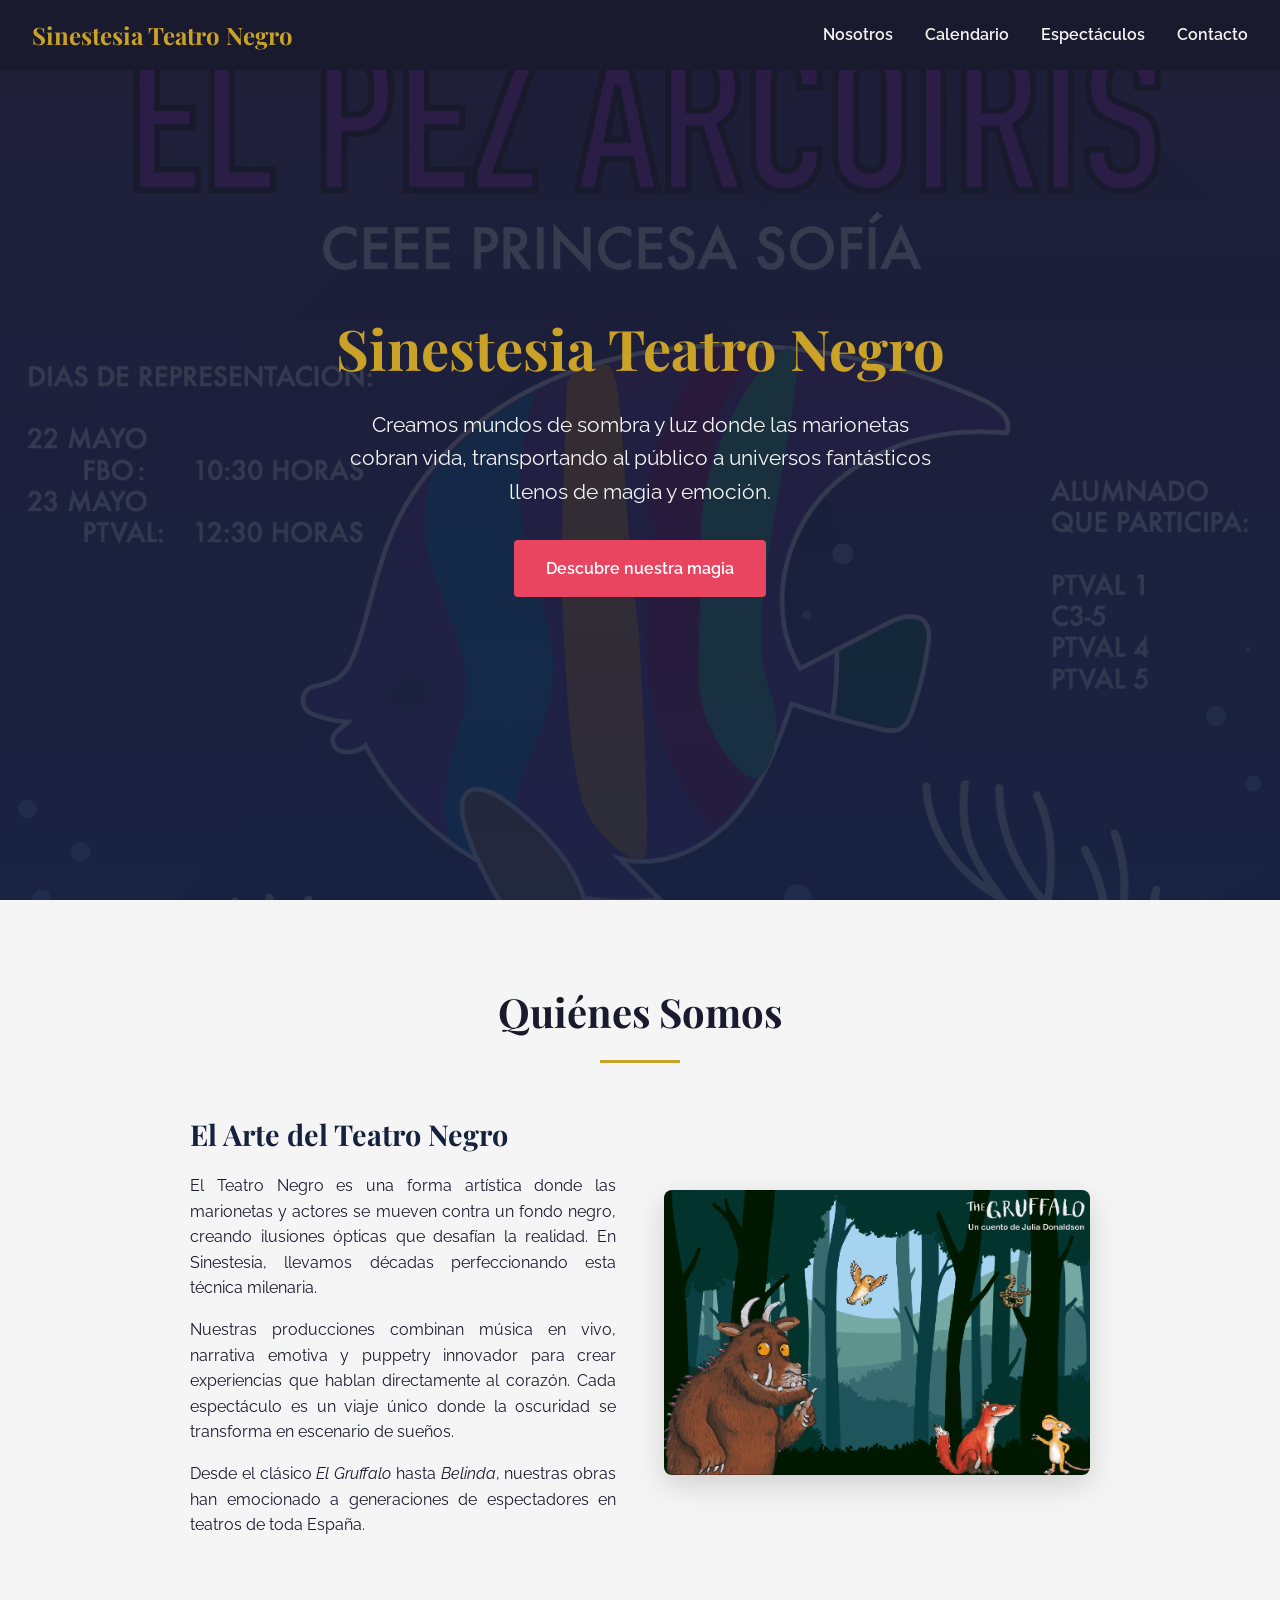
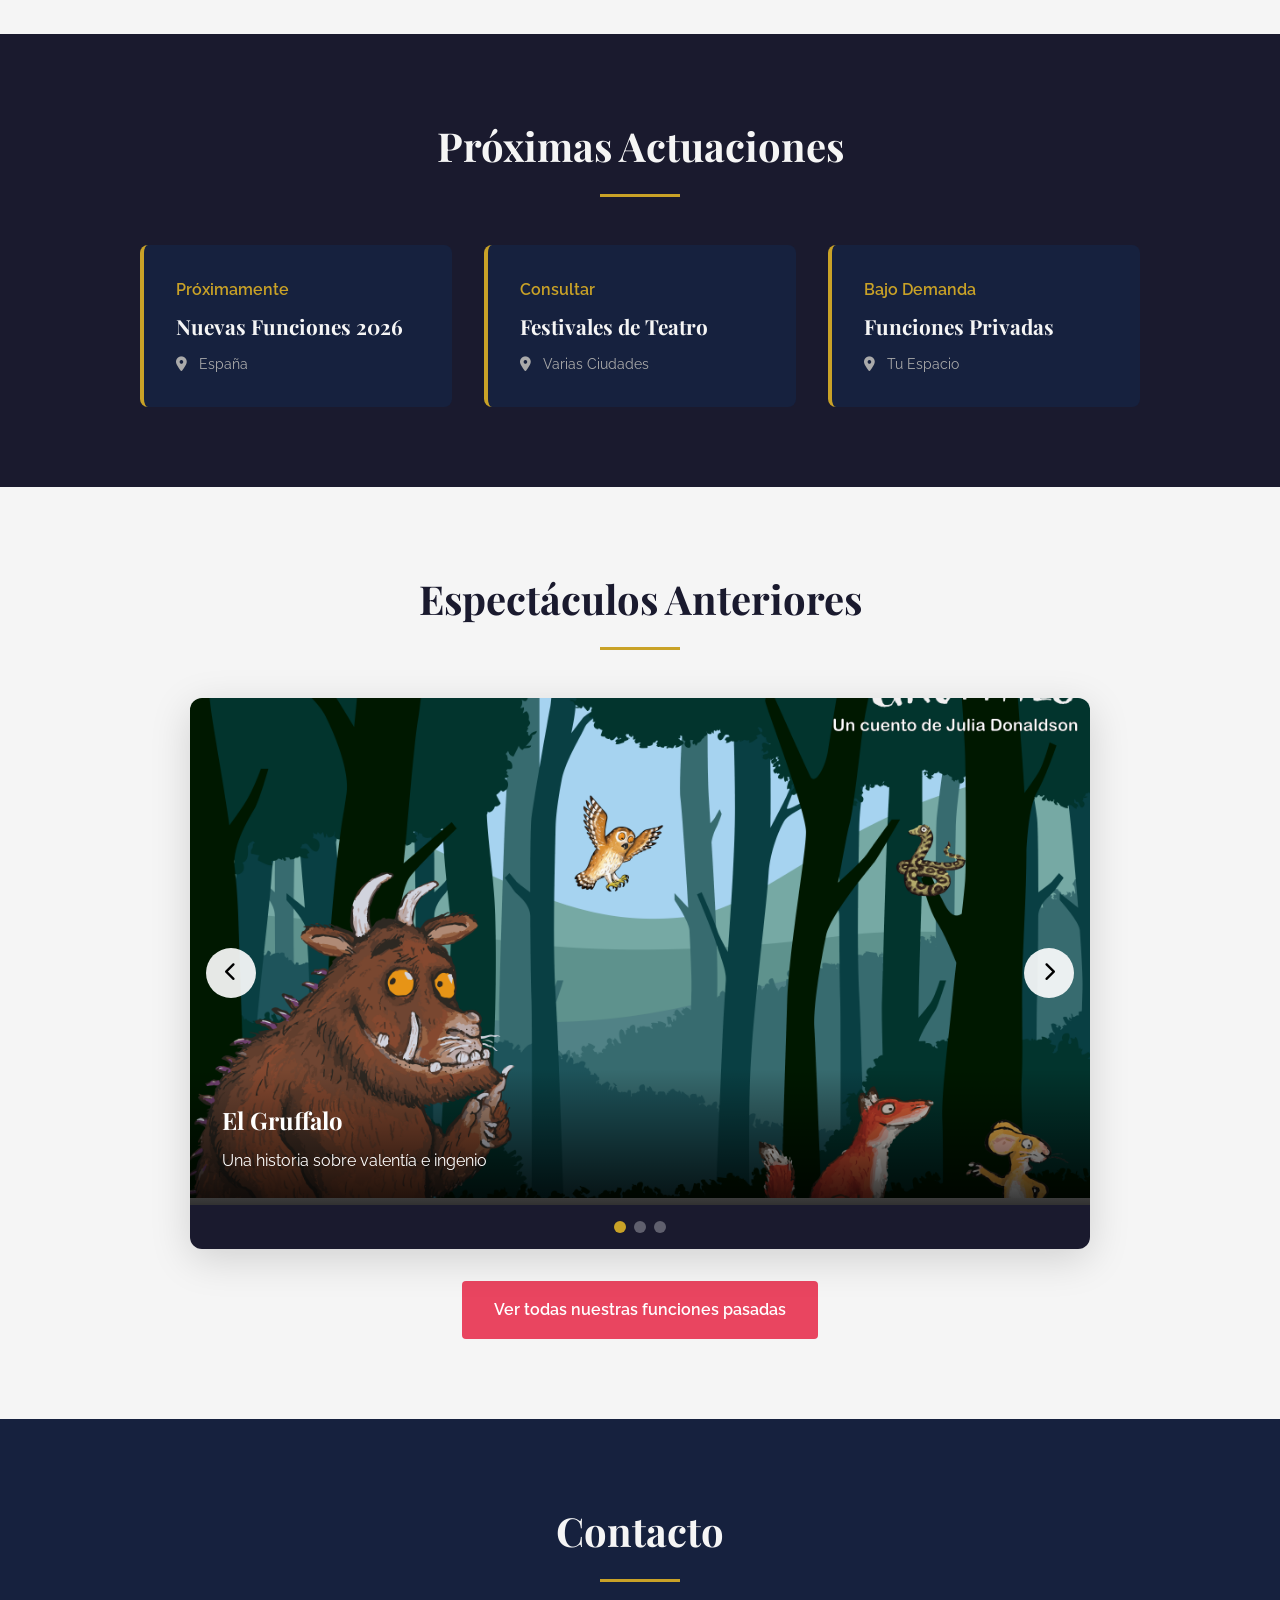
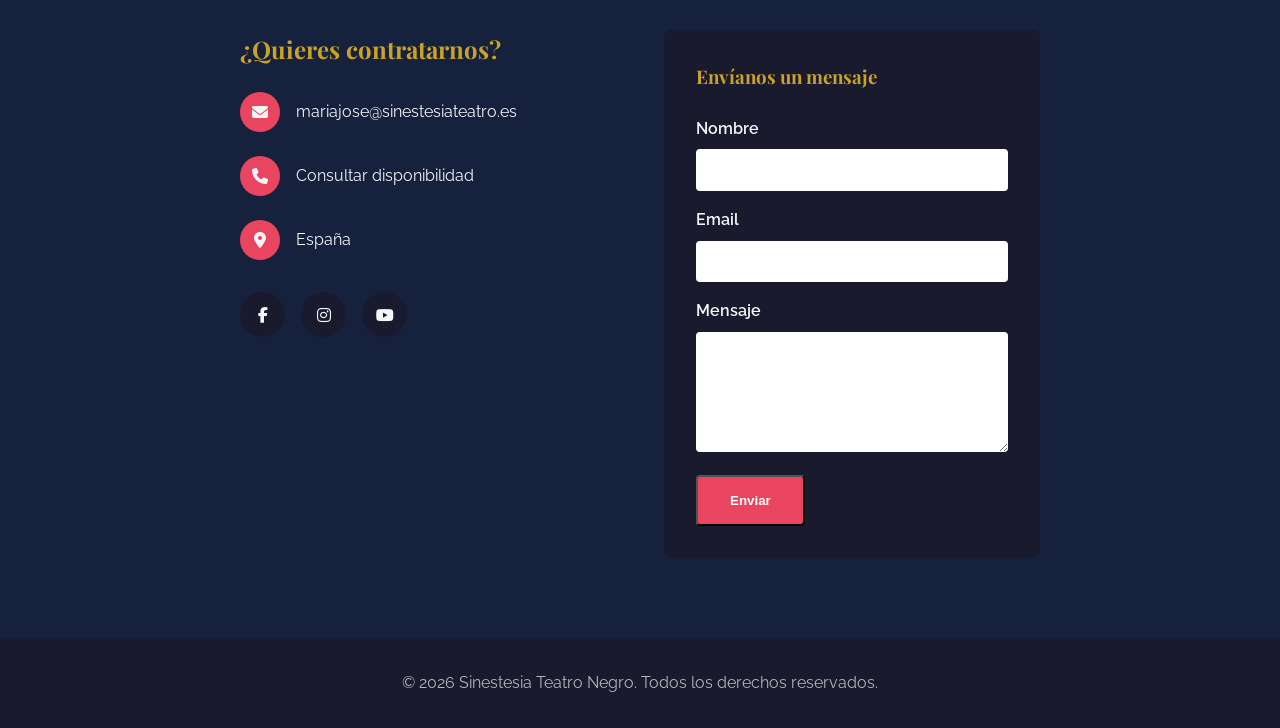
==== commit 97cd1f65: "Añadir enlace a funciones pasadas debajo del carrusel" ====
--- a/index.html
+++ b/index.html
@@ -579,6 +579,9 @@
             </button>
             <div class="carousel-dots" id="carouselDots"></div>
         </div>
+        <div style="text-align: center; margin-top: 2rem;">
+            <a href="last.html" class="btn">Ver todas nuestras funciones pasadas</a>
+        </div>
     </section>
 
     <section id="contacto" class="section">
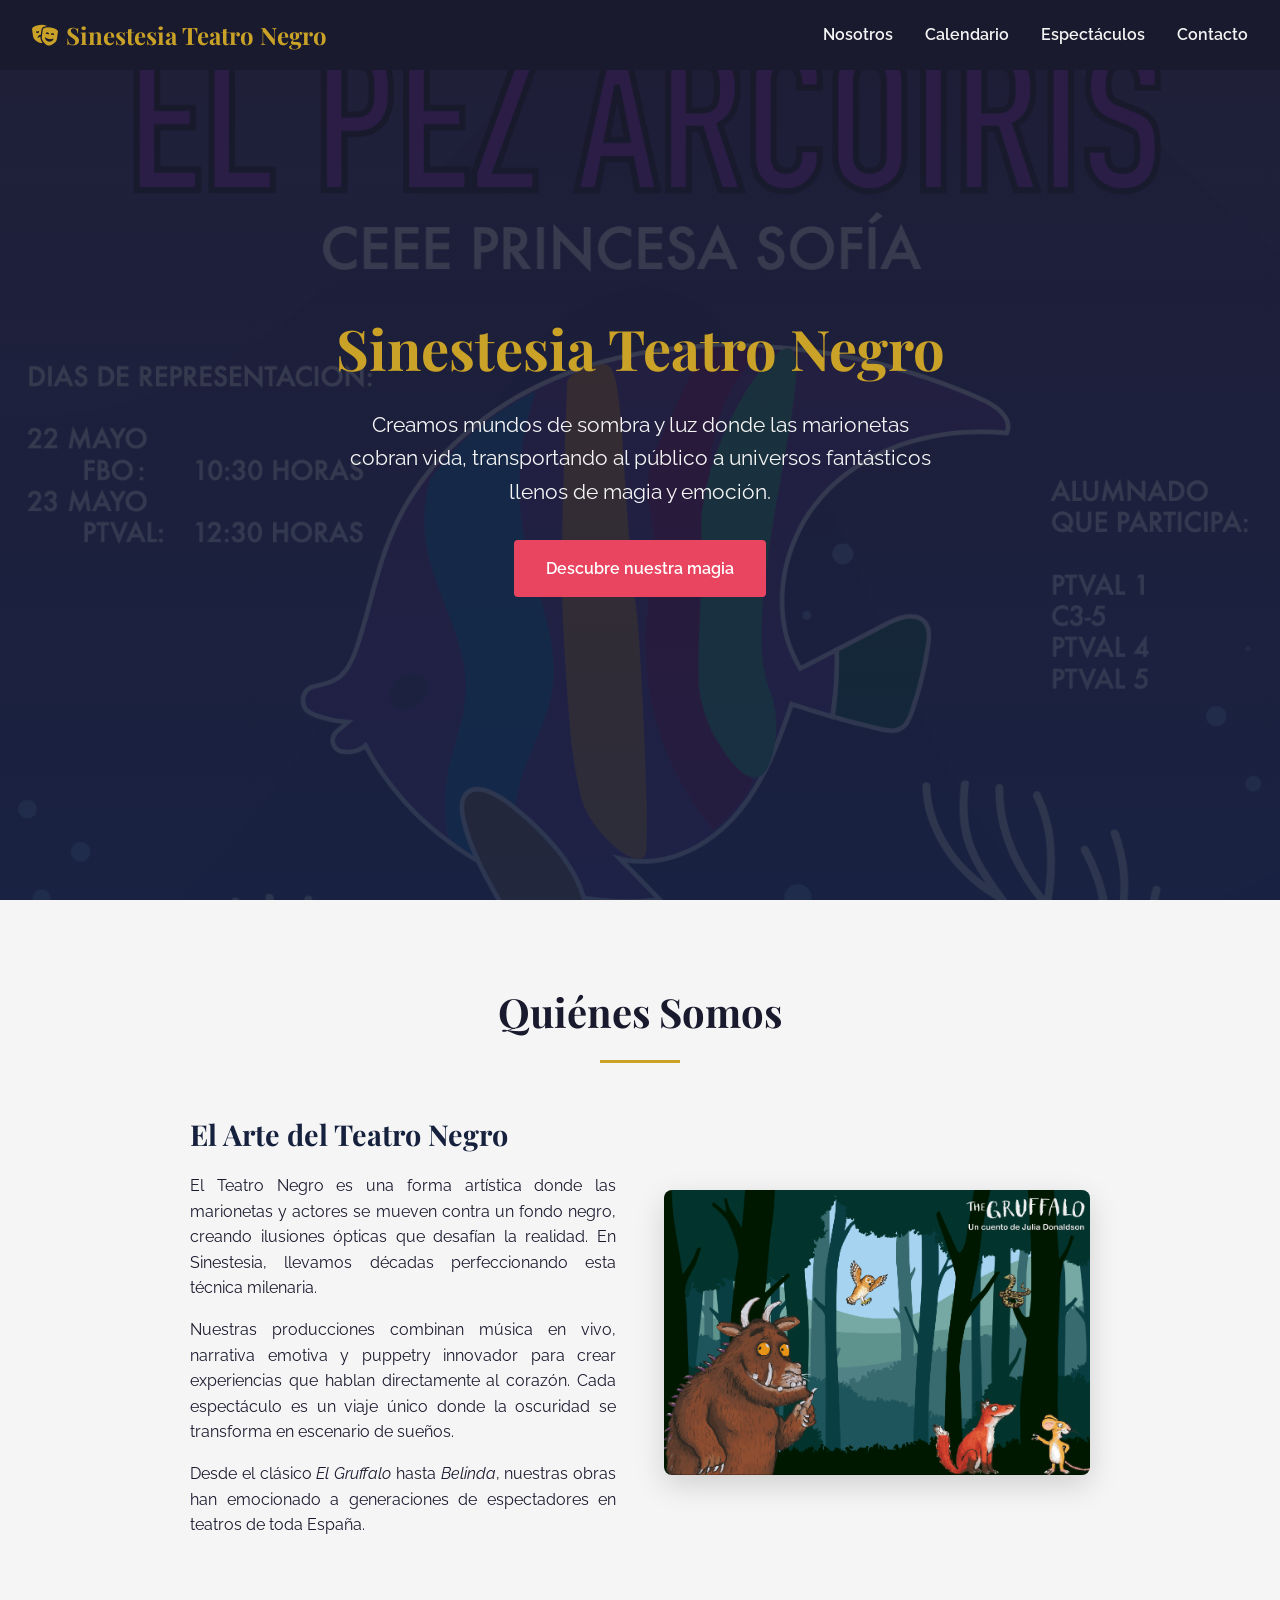
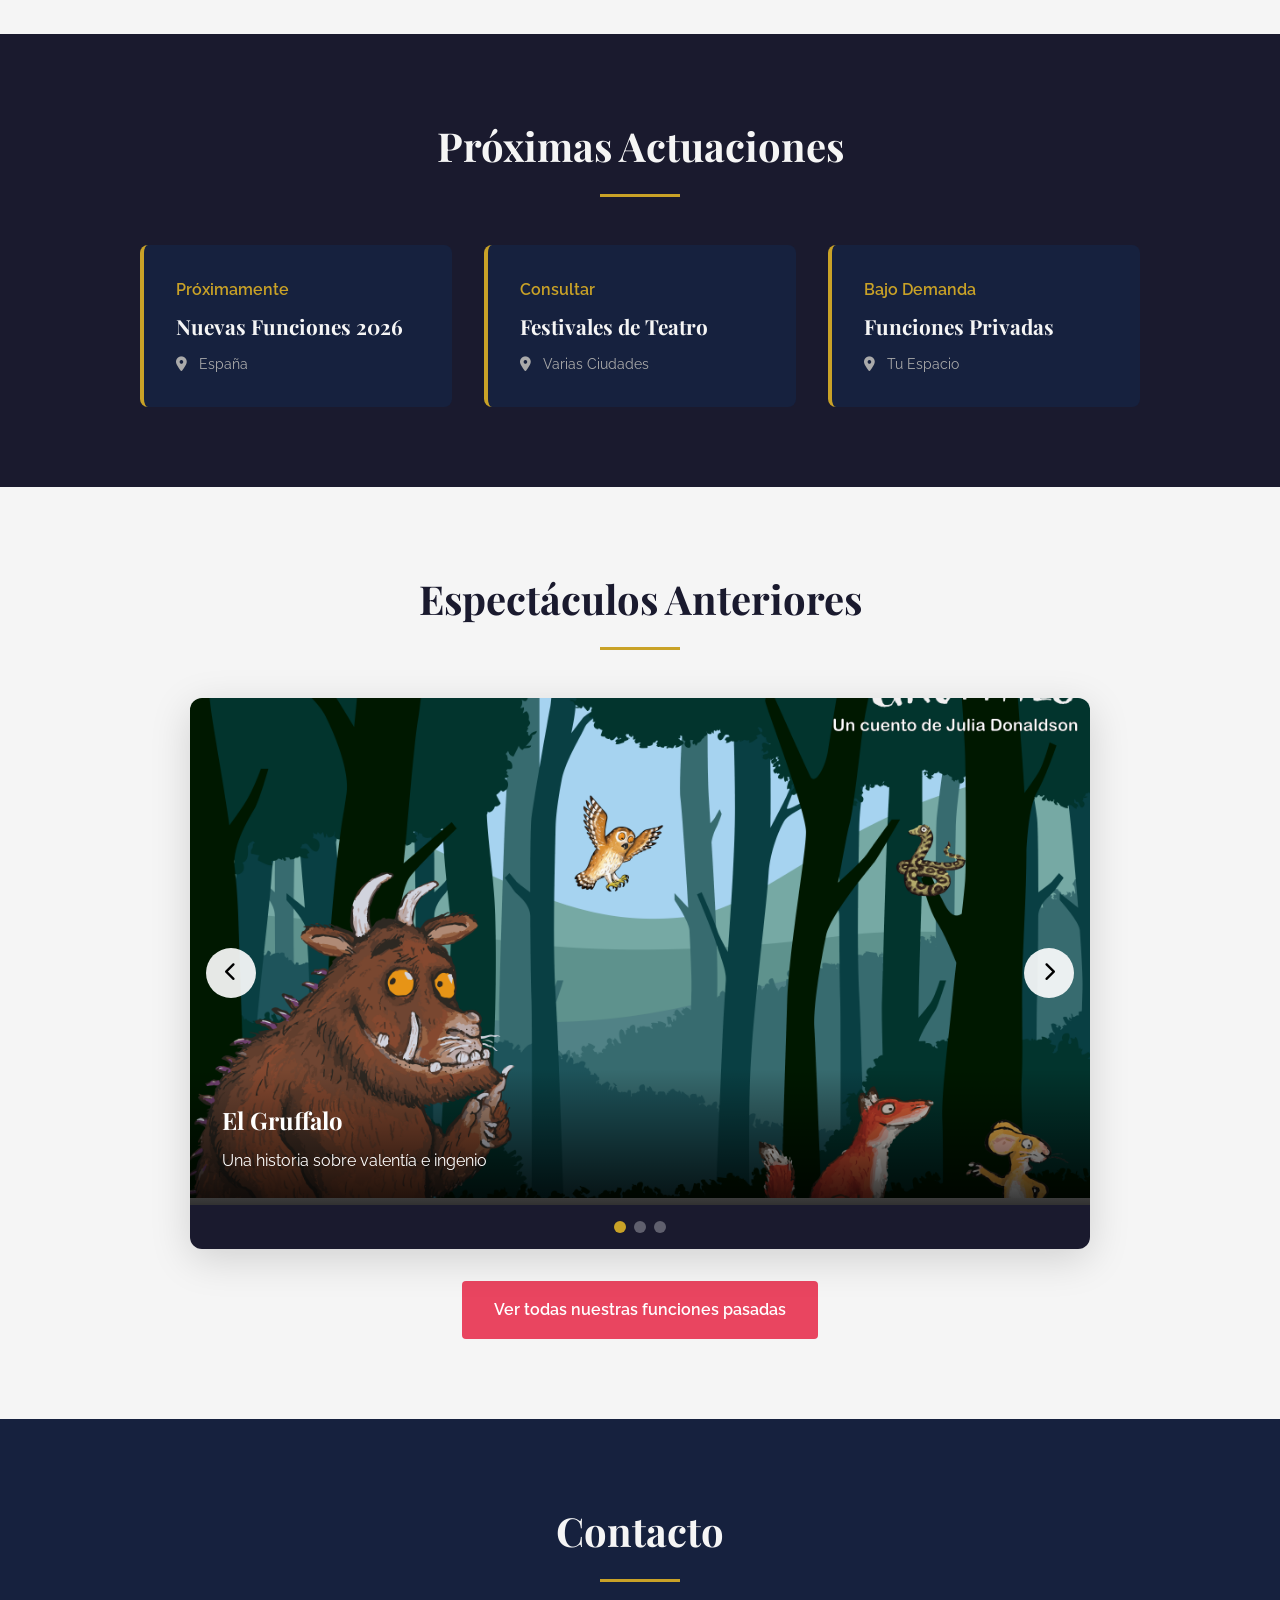
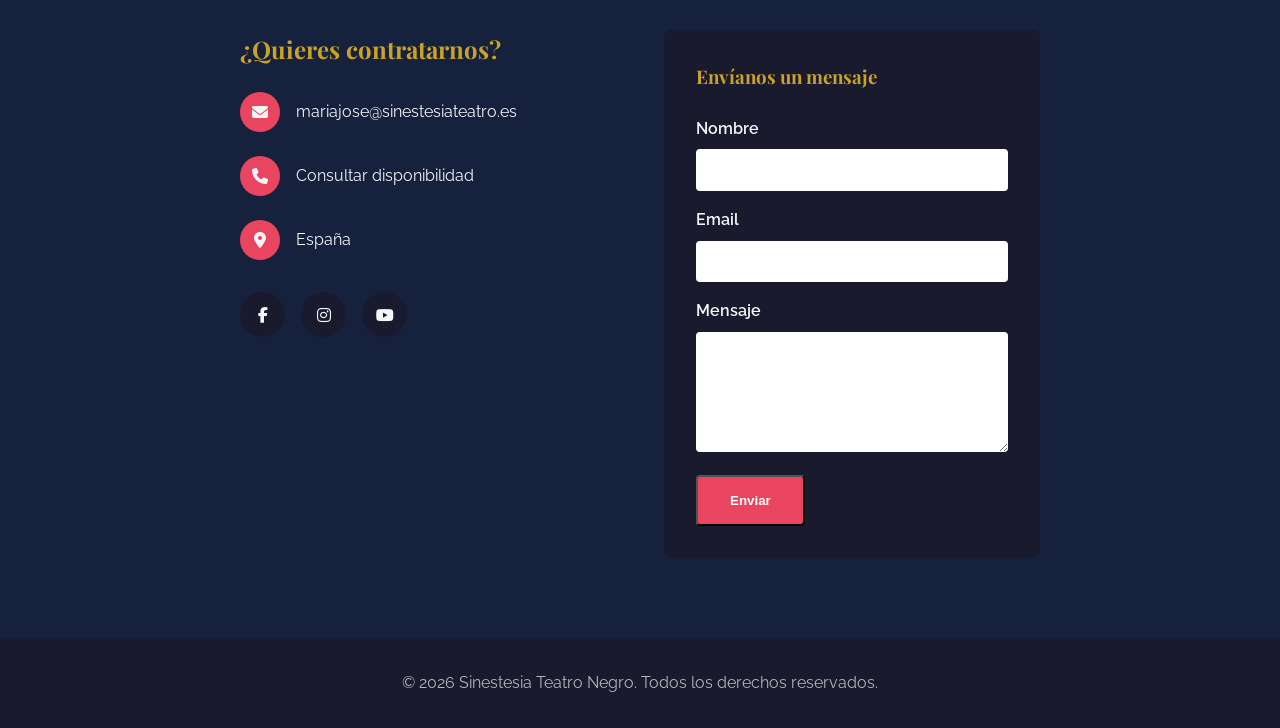
==== commit 10306ba4: "Hacer el logo clickable y añadir icono de teatro" ====
--- a/index.html
+++ b/index.html
@@ -55,6 +55,26 @@
             font-family: 'Playfair Display', serif;
             font-size: 1.5rem;
             font-weight: 700;
+        }
+        
+        .logo-link {
+            color: var(--gold);
+            font-family: 'Playfair Display', serif;
+            font-size: 1.5rem;
+            font-weight: 700;
+            text-decoration: none;
+            display: flex;
+            align-items: center;
+            gap: 0.5rem;
+            transition: color 0.3s;
+        }
+        
+        .logo-link:hover {
+            color: #e0b830;
+        }
+        
+        .logo-link i {
+            font-size: 1.3rem;
         }
         
         .nav-links {
@@ -476,7 +496,10 @@
 </head>
 <body>
     <nav class="navbar">
-        <div class="logo">Sinestesia Teatro Negro</div>
+        <a href="index.html" class="logo-link">
+            <i class="fas fa-theater-masks"></i>
+            Sinestesia Teatro Negro
+        </a>
         <button class="menu-toggle" onclick="toggleMenu()">
             <i class="fas fa-bars"></i>
         </button>
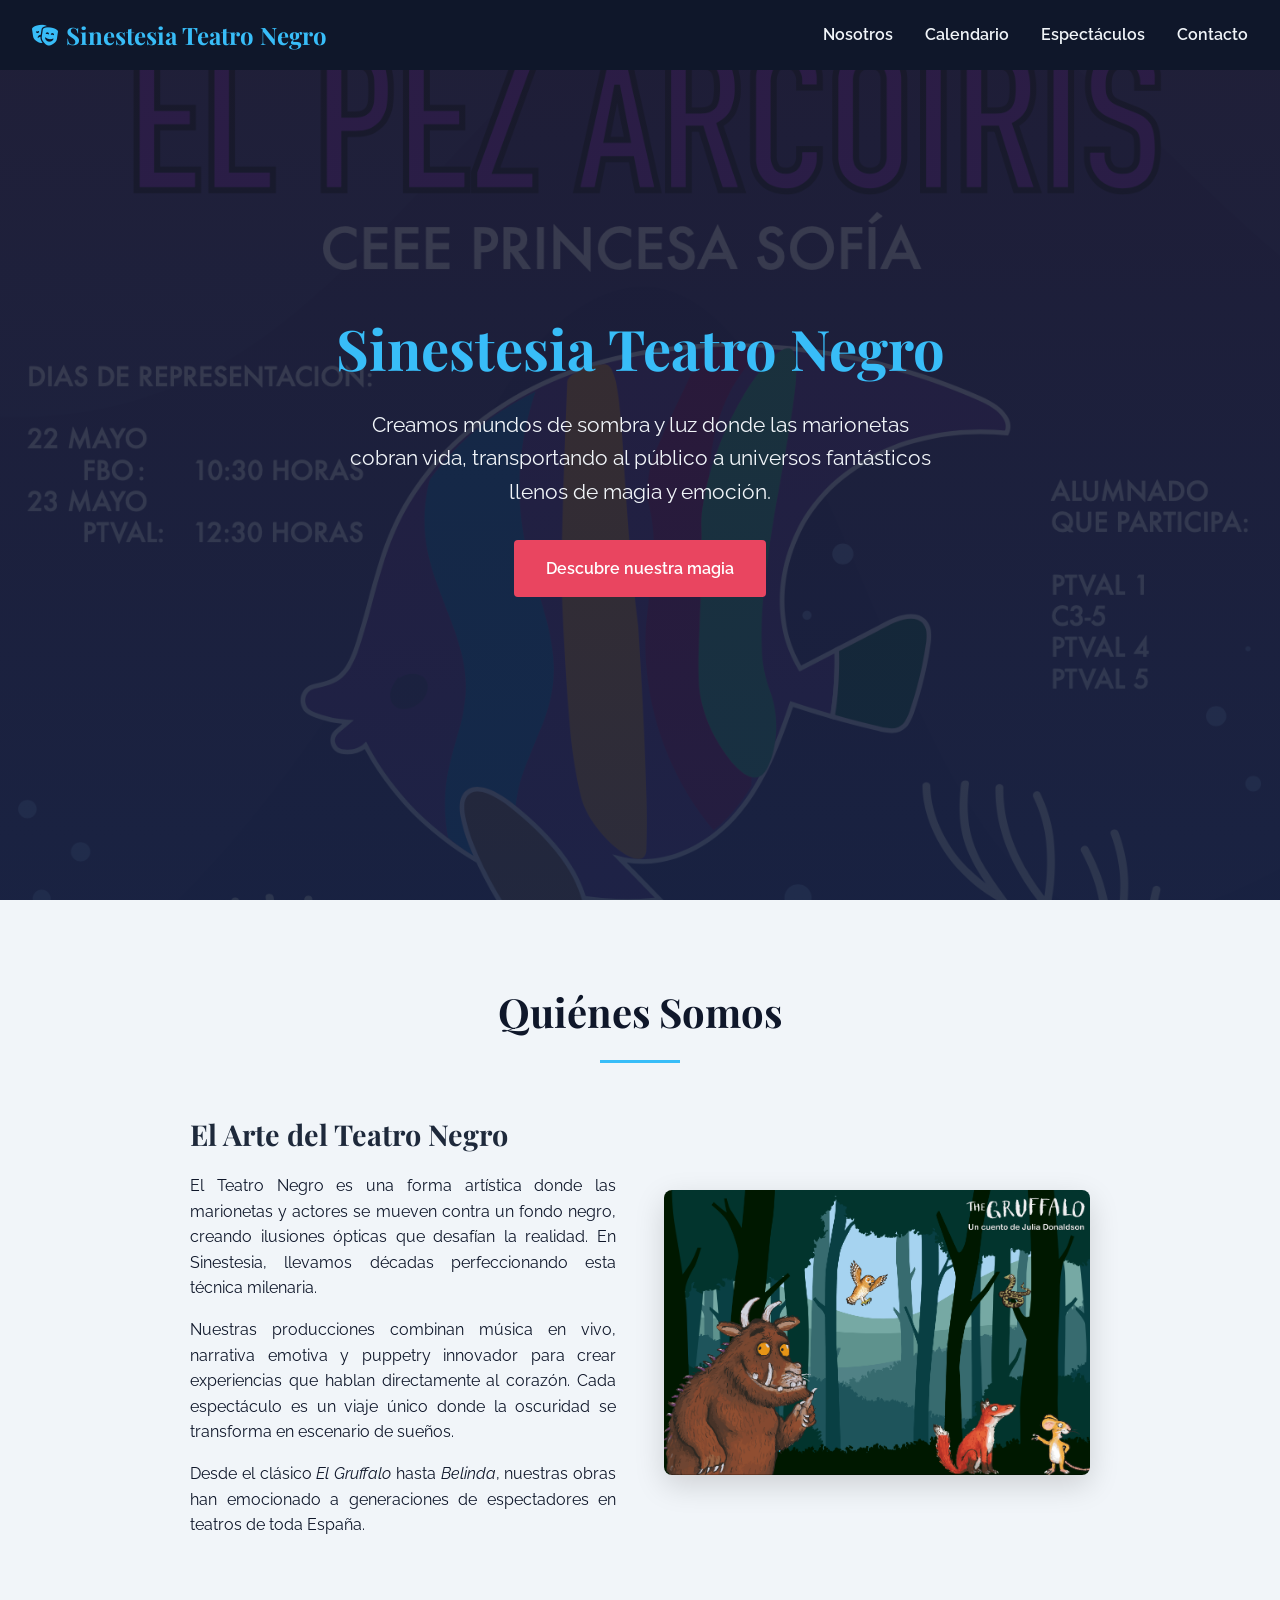
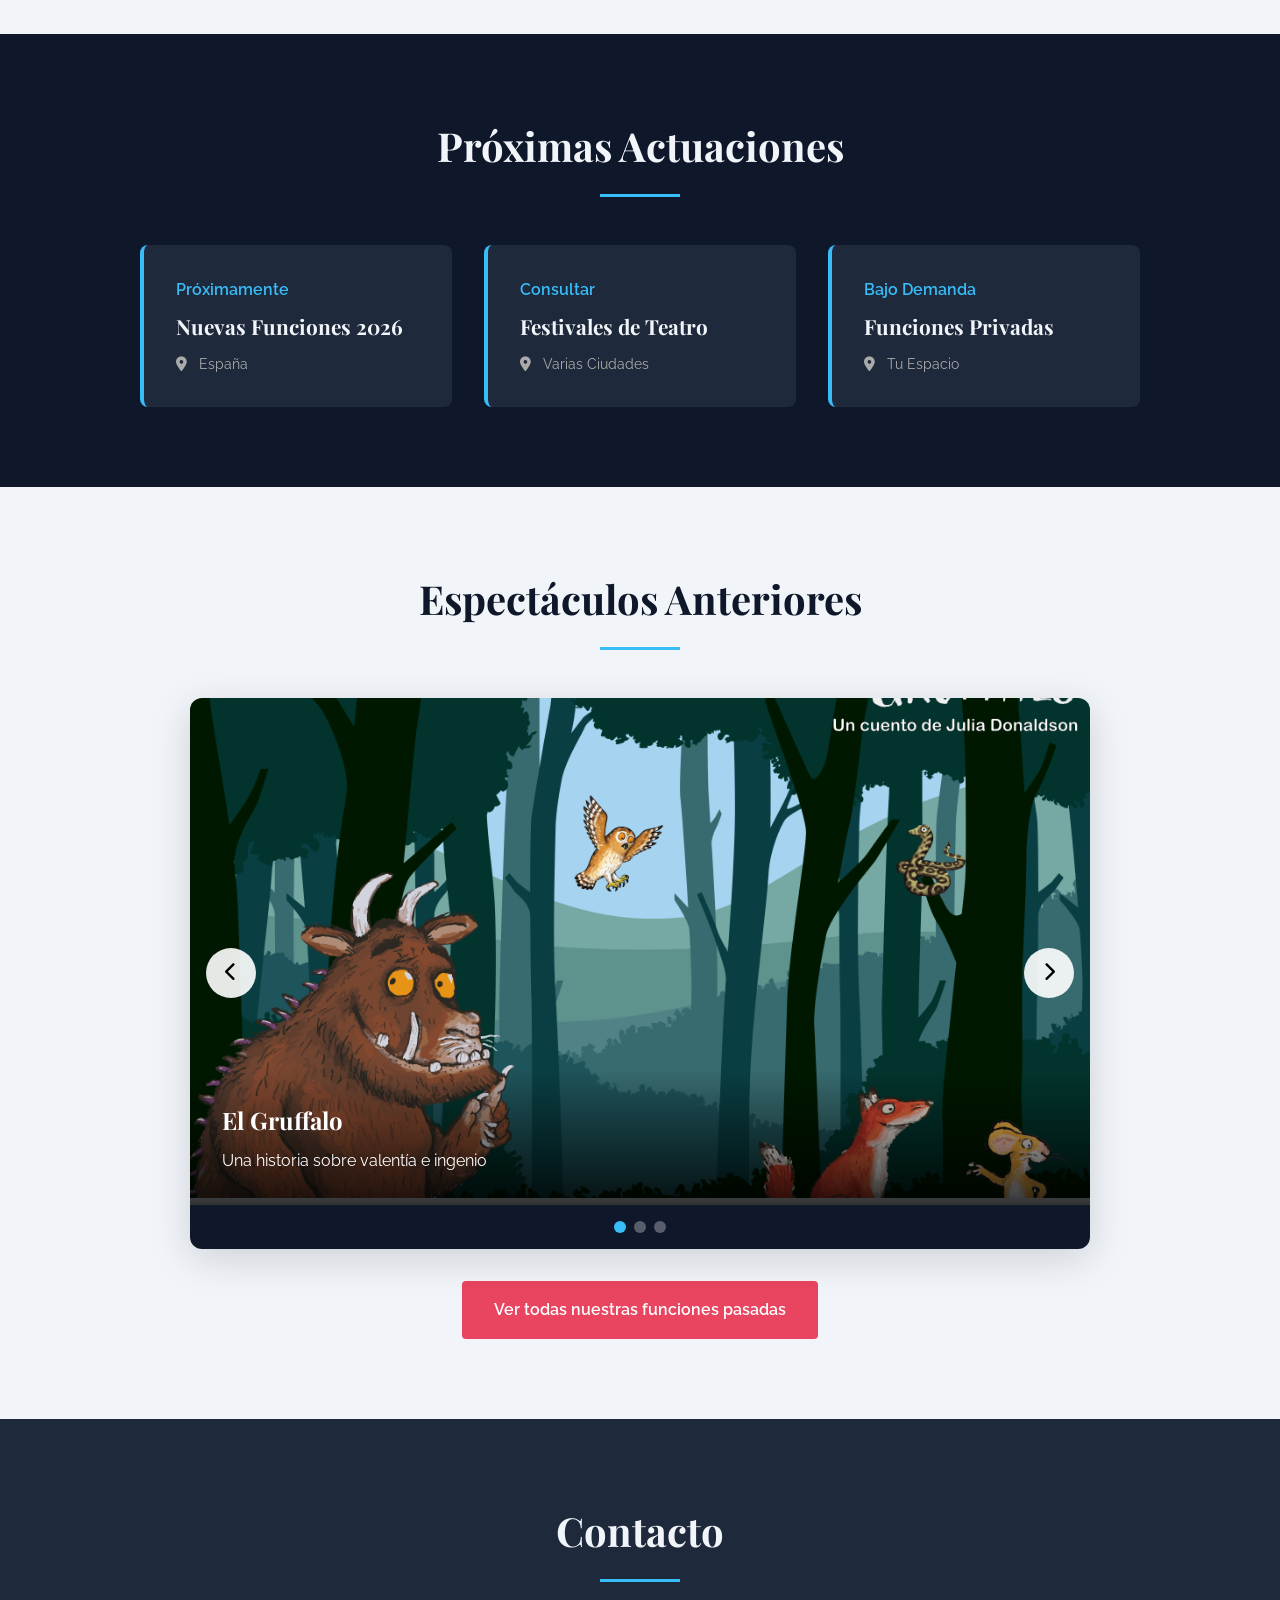
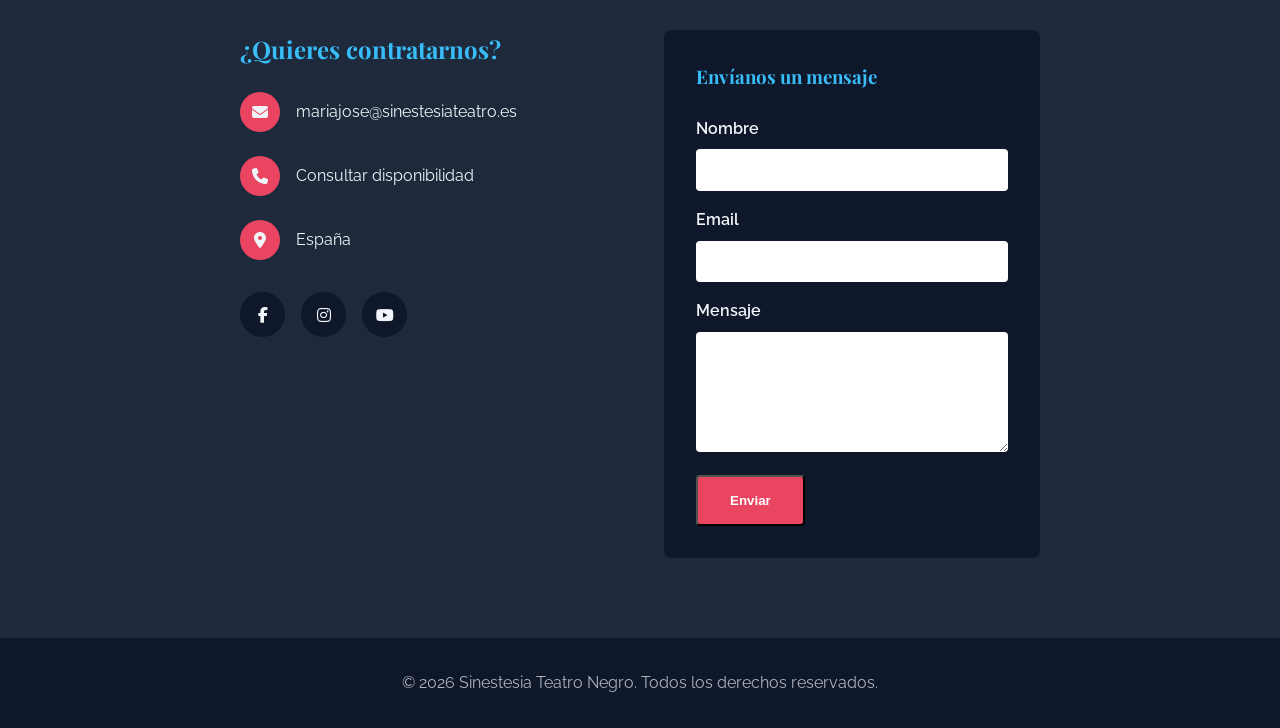
==== commit 1bff4d0b: "Cambiar tono dorado a azul brillante" ====
--- a/index.html
+++ b/index.html
@@ -11,11 +11,11 @@
     <link rel="stylesheet" href="https://cdnjs.cloudflare.com/ajax/libs/font-awesome/6.4.0/css/all.min.css">
     <style>
         :root {
-            --primary: #1a1a2e;
-            --secondary: #16213e;
+            --primary: #0f172a;
+            --secondary: #1e293b;
             --accent: #e94560;
-            --gold: #c9a227;
-            --light: #f5f5f5;
+            --gold: #38bdf8;
+            --light: #f1f5f9;
         }
         
         * {
@@ -632,7 +632,10 @@
             </div>
             <div class="contacto-form">
                 <h3>Envíanos un mensaje</h3>
-                <form action="mailto:mariajose@sinestesiateatro.es" method="POST">
+                <form action="https://formsubmit.co/mariajose@sinestesiateatro.es" method="POST">
+                    <input type="hidden" name="_subject" value="Nuevo mensaje de Sinestesia Teatro">
+                    <input type="hidden" name="_captcha" value="false">
+                    <input type="hidden" name="_template" value="table">
                     <div class="form-group">
                         <label for="nombre">Nombre</label>
                         <input type="text" id="nombre" name="nombre" required>
